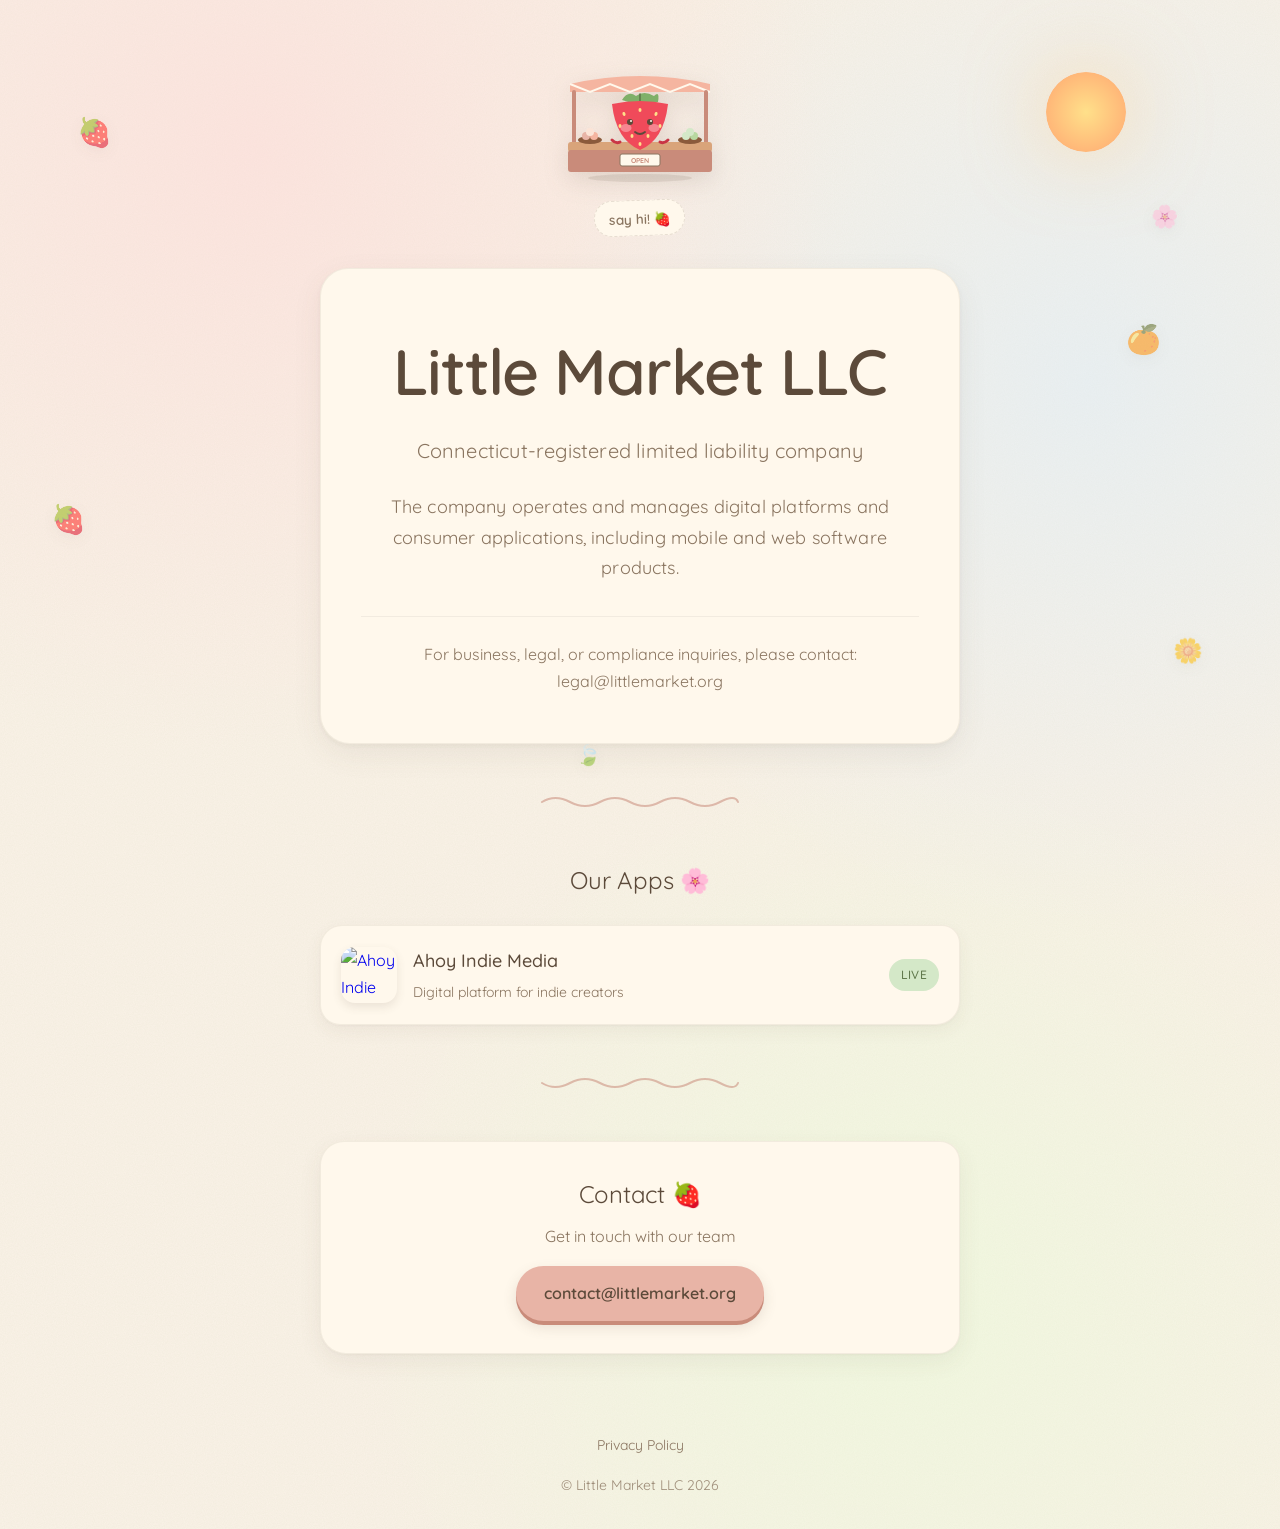
==== index.html @ 0a2bf093 "updated little market" ====
<!DOCTYPE html>
<html lang="en">

<head>
  <meta charset="UTF-8" />
  <title>Little Market 🍓</title>
  <meta name="viewport" content="width=device-width, initial-scale=1.0" />
  <meta name="description"
    content="Official website of Little Market LLC, a Connecticut-registered limited liability company operating digital platforms and consumer applications." />

  <!-- Open Graph -->
  <meta property="og:title" content="Little Market LLC" />
  <meta property="og:description"
    content="Connecticut-registered LLC operating digital platforms and consumer applications." />
  <meta property="og:type" content="website" />
  <meta property="og:url" content="https://littlemarket.github.io/" />
  <meta property="og:site_name" content="Little Market LLC" />

  <!-- Twitter -->
  <meta name="twitter:card" content="summary" />
  <meta name="twitter:title" content="Little Market LLC" />
  <meta name="twitter:description"
    content="Connecticut-registered LLC operating digital platforms and consumer applications." />

  <link rel="icon" type="image/svg+xml" href="/favicon.svg" />
  <link rel="preconnect" href="https://fonts.googleapis.com" />
  <link rel="preconnect" href="https://fonts.gstatic.com" crossorigin />
  <link href="https://fonts.googleapis.com/css2?family=Quicksand:wght@400;500;600;700&display=swap" rel="stylesheet" />
  <link rel="stylesheet" href="styles.css" />
</head>

<body>
  <div class="splash" id="splash">
    <div class="splash-peach">🍓</div>
  </div>
  <div class="floating-fruits" aria-hidden="true">
    <span class="fruit f1">🍓</span>
    <span class="fruit f2">🌸</span>
    <span class="fruit f3">🍓</span>
    <span class="fruit f4">🌼</span>
    <span class="fruit f5">🍊</span>
    <span class="fruit f6">🍃</span>
  </div>
  <div class="sky" id="sky" aria-hidden="true">
    <div class="sun" id="sun"></div>
    <div class="stars" id="stars"></div>
  </div>
  <div class="container">
    <div class="mascot-wrap">
      <svg class="mascot" id="mascot" width="180" height="160" viewBox="0 0 180 160" xmlns="http://www.w3.org/2000/svg" role="button" aria-label="Pet the peach">
        <!-- awning -->
        <path d="M20 52 Q90 36 160 52 L160 60 L20 60 Z" fill="#F5B5A0"/>
        <path d="M20 52 L40 60 L60 52 L80 60 L100 52 L120 60 L140 52 L160 60" stroke="#FFF8EC" stroke-width="2" fill="none"/>
        <!-- stall posts -->
        <rect x="22" y="58" width="4" height="60" rx="2" fill="#C98B7A"/>
        <rect x="154" y="58" width="4" height="60" rx="2" fill="#C98B7A"/>
        <!-- counter -->
        <rect x="18" y="110" width="144" height="10" rx="3" fill="#D9A47A"/>
        <rect x="18" y="118" width="144" height="22" rx="3" fill="#C98B7A"/>
        <!-- ground shadow -->
        <ellipse cx="90" cy="146" rx="52" ry="4" fill="#5C4A3A" opacity="0.12"/>
        <!-- basket of fruit on counter (left) -->
        <ellipse cx="40" cy="108" rx="12" ry="4" fill="#8A5A3B"/>
        <circle cx="36" cy="104" r="4" fill="#E8B4A6"/>
        <circle cx="44" cy="104" r="4" fill="#F5B5A0"/>
        <circle cx="40" cy="100" r="4" fill="#FCE4D6"/>
        <!-- basket (right) -->
        <ellipse cx="140" cy="108" rx="12" ry="4" fill="#8A5A3B"/>
        <circle cx="136" cy="104" r="4" fill="#D4E8C8"/>
        <circle cx="144" cy="104" r="4" fill="#B8D8A0"/>
        <circle cx="140" cy="100" r="4" fill="#D4E8C8"/>
        <!-- strawberry leaves -->
        <path d="M72 68 Q78 58 86 64 Q94 58 104 64 Q110 58 108 70 Q98 72 90 70 Q82 72 72 68 Z" fill="#7FB069"/>
        <path d="M90 62 L90 70" stroke="#5C7548" stroke-width="1.5" stroke-linecap="round"/>
        <!-- strawberry body -->
        <path d="M62 72 Q90 66 118 72 Q114 108 90 118 Q66 108 62 72 Z" fill="#F04A5A"/>
        <!-- seeds -->
        <ellipse cx="74" cy="82" rx="1.5" ry="2" fill="#FFE08A" transform="rotate(-20 74 82)"/>
        <ellipse cx="90" cy="78" rx="1.5" ry="2" fill="#FFE08A"/>
        <ellipse cx="106" cy="82" rx="1.5" ry="2" fill="#FFE08A" transform="rotate(20 106 82)"/>
        <ellipse cx="82" cy="104" rx="1.5" ry="2" fill="#FFE08A"/>
        <ellipse cx="98" cy="104" rx="1.5" ry="2" fill="#FFE08A"/>
        <ellipse cx="90" cy="112" rx="1.5" ry="2" fill="#FFE08A"/>
        <ellipse cx="70" cy="94" rx="1.5" ry="2" fill="#FFE08A"/>
        <ellipse cx="110" cy="94" rx="1.5" ry="2" fill="#FFE08A"/>
        <!-- cheeks -->
        <ellipse cx="76" cy="96" rx="5.5" ry="4" fill="#F89AA3" opacity="0.75"/>
        <ellipse cx="104" cy="96" rx="5.5" ry="4" fill="#F89AA3" opacity="0.75"/>
        <!-- eyes -->
        <circle class="eye" cx="80" cy="90" r="3" fill="#5C4A3A"/>
        <circle class="eye" cx="100" cy="90" r="3" fill="#5C4A3A"/>
        <circle cx="81" cy="89" r="1" fill="#FFF8EC"/>
        <circle cx="101" cy="89" r="1" fill="#FFF8EC"/>
        <!-- smile -->
        <path d="M85 100 Q90 104 95 100" stroke="#5C4A3A" stroke-width="1.8" stroke-linecap="round" fill="none"/>
        <!-- tiny arms -->
        <path d="M62 108 Q66 112 70 110" stroke="#C93545" stroke-width="3" stroke-linecap="round" fill="none"/>
        <path d="M118 108 Q114 112 110 110" stroke="#C93545" stroke-width="3" stroke-linecap="round" fill="none"/>
        <!-- sign -->
        <rect x="70" y="122" width="40" height="12" rx="2" fill="#FFF8EC" stroke="#8A7560" stroke-width="1"/>
        <text x="90" y="131" text-anchor="middle" font-family="Quicksand, sans-serif" font-size="7" font-weight="700" fill="#C98B7A">OPEN</text>
      </svg>
      <div class="pet-counter" id="pet-counter">say hi! 🍓</div>
    </div>
    <div class="card reveal">
      <h1 class="headline">Little Market LLC</h1>
      <p class="tagline">Connecticut-registered limited liability company</p>
      <p class="subline">
        The company operates and manages digital platforms and consumer applications,
        including mobile and web software products.
      </p>
      <div class="description">
        <p>
          For business, legal, or compliance inquiries, please contact: legal@littlemarket.org
        </p>
      </div>
    </div>

    <svg class="squiggle" viewBox="0 0 200 20" xmlns="http://www.w3.org/2000/svg" aria-hidden="true">
      <path d="M2 10 Q 15 2, 30 10 T 60 10 T 90 10 T 120 10 T 150 10 T 180 10 T 198 10" stroke="#C98B7A" stroke-width="2" fill="none" stroke-linecap="round"/>
    </svg>

    <div class="apps-section reveal">
      <h2 class="section-title">Our Apps 🌸</h2>
      <div class="apps-grid">
        <a href="https://app.ahoy.ooo" target="_blank" rel="noopener noreferrer" class="app-card">
          <div class="app-icon">
            <img src="https://play-lh.googleusercontent.com/JFcRsla3PlhhXS7du8G9Khbad6760jq2MOwmycN20qmWWhB3CgZu4tZYGLuEQGiT4g7kPSlo78ODPjnB7yiXqaA=w240-h480-rw" alt="Ahoy Indie Media" class="app-icon-img" />
          </div>
          <div class="app-info">
            <h3>Ahoy Indie Media</h3>
            <p>Digital platform for indie creators</p>
          </div>
          <span class="app-status live">Live</span>
        </a>
      </div>
    </div>

    <svg class="squiggle" viewBox="0 0 200 20" xmlns="http://www.w3.org/2000/svg" aria-hidden="true">
      <path d="M2 10 Q 15 18, 30 10 T 60 10 T 90 10 T 120 10 T 150 10 T 180 10 T 198 10" stroke="#C98B7A" stroke-width="2" fill="none" stroke-linecap="round"/>
    </svg>

    <div class="contact-section reveal">
      <div class="contact-card">
        <h2>Contact 🍓</h2>
        <p>Get in touch with our team</p>
        <a href="mailto:contact@littlemarket.org" class="email-link">contact@littlemarket.org</a>
      </div>
    </div>

    <footer class="footer">
      <div class="footer-content">
        <a href="/privacy.html" class="footer-link">Privacy Policy</a>
        <p>&copy; Little Market LLC <span id="current-year">2024</span></p>
      </div>
    </footer>
  </div>

  <script src="script.js"></script>
</body>

</html>
---- styles.css ----
/* Reset and base styles */
* {
    margin: 0;
    padding: 0;
    box-sizing: border-box;
}

::selection { background: #F5D4C4; color: #5C4A3A; }
::-moz-selection { background: #F5D4C4; color: #5C4A3A; }

html { scroll-behavior: smooth; }
::-webkit-scrollbar { width: 12px; }
::-webkit-scrollbar-track { background: #FAF3E7; }
::-webkit-scrollbar-thumb {
    background: #E8B4A6;
    border-radius: 999px;
    border: 3px solid #FAF3E7;
}
::-webkit-scrollbar-thumb:hover { background: #C98B7A; }

/* Day/night cycle — 45s loop */
@keyframes daynight {
    0%   { background-color: #FAF3E7; }  /* morning cream */
    25%  { background-color: #FFF0DD; }  /* noon warm */
    45%  { background-color: #FCD6B8; }  /* sunset peach */
    60%  { background-color: #4A4370; }  /* dusk purple */
    75%  { background-color: #2B2950; }  /* night indigo */
    90%  { background-color: #4A4370; }  /* dawn */
    100% { background-color: #FAF3E7; }
}
body { animation: daynight 45s ease-in-out infinite; }

.sky {
    position: fixed;
    inset: 0;
    pointer-events: none;
    z-index: 0;
    overflow: hidden;
}
.sun {
    position: absolute;
    top: 8%;
    right: 12%;
    width: 80px;
    height: 80px;
    border-radius: 50%;
    background: radial-gradient(circle, #FFE08A 0%, #FFB778 70%, transparent 72%);
    box-shadow: 0 0 80px rgba(255, 200, 120, 0.5);
    animation: sun-arc 45s ease-in-out infinite;
}
@keyframes sun-arc {
    0%   { transform: translate(0, 40vh); opacity: 0.8; }
    25%  { transform: translate(-20vw, -5vh); opacity: 1; }
    45%  { transform: translate(-50vw, 20vh); opacity: 0.9; filter: hue-rotate(-20deg); }
    60%, 90% { transform: translate(-80vw, 60vh); opacity: 0; }
    100% { transform: translate(0, 40vh); opacity: 0.8; }
}
.stars {
    position: absolute;
    inset: 0;
    background-image:
        radial-gradient(1.5px 1.5px at 10% 20%, #FFF8EC, transparent),
        radial-gradient(1px 1px at 30% 60%, #FFF8EC, transparent),
        radial-gradient(2px 2px at 55% 15%, #FFF8EC, transparent),
        radial-gradient(1px 1px at 75% 45%, #FFF8EC, transparent),
        radial-gradient(1.5px 1.5px at 85% 75%, #FFF8EC, transparent),
        radial-gradient(1px 1px at 20% 80%, #FFF8EC, transparent),
        radial-gradient(1.5px 1.5px at 65% 85%, #FFF8EC, transparent),
        radial-gradient(1px 1px at 45% 35%, #FFF8EC, transparent);
    opacity: 0;
    animation: stars-fade 45s ease-in-out infinite;
}
@keyframes stars-fade {
    0%, 45%, 100% { opacity: 0; }
    65%, 85% { opacity: 0.9; }
}

.container { position: relative; z-index: 1; }

/* Floating fruits */
.floating-fruits {
    position: fixed;
    inset: 0;
    pointer-events: none;
    z-index: 0;
    overflow: hidden;
}
.fruit {
    position: absolute;
    font-size: 28px;
    opacity: 0.55;
    animation: float-drift 14s ease-in-out infinite;
    filter: drop-shadow(0 4px 8px rgba(92,74,58,0.1));
}
.f1 { top: 12%; left: 6%; animation-delay: 0s; }
.f2 { top: 22%; right: 8%; animation-delay: -3s; font-size: 22px; }
.f3 { top: 55%; left: 4%; animation-delay: -6s; }
.f4 { top: 70%; right: 6%; animation-delay: -9s; font-size: 24px; }
.f5 { top: 35%; left: 88%; animation-delay: -4s; }
.f6 { top: 82%; left: 45%; animation-delay: -7s; font-size: 20px; }
@keyframes float-drift {
    0%, 100% { transform: translate(0, 0) rotate(-6deg); }
    50%      { transform: translate(15px, -25px) rotate(8deg); }
}

/* Splash */
.splash {
    position: fixed;
    inset: 0;
    background: #FAF3E7;
    z-index: 9999;
    display: flex;
    align-items: center;
    justify-content: center;
    animation: splash-out 1.2s ease-in-out forwards;
}
.splash-peach {
    font-size: 96px;
    animation: splash-pop 1s cubic-bezier(.5,1.8,.4,1);
}
@keyframes splash-pop {
    0%   { transform: scale(0) rotate(-20deg); opacity: 0; }
    60%  { transform: scale(1.2) rotate(8deg); opacity: 1; }
    100% { transform: scale(1) rotate(0); opacity: 1; }
}
@keyframes splash-out {
    0%, 70%  { opacity: 1; visibility: visible; }
    100%     { opacity: 0; visibility: hidden; }
}

/* Scroll reveal */
.reveal {
    opacity: 0;
    transform: translateY(24px);
    transition: opacity 0.7s ease, transform 0.7s cubic-bezier(.5,1.4,.4,1);
}
.reveal.in { opacity: 1; transform: translateY(0); }

/* Mascot blink */
.mascot .eye { transform-origin: center; animation: blink 5s infinite; }
@keyframes blink {
    0%, 92%, 100% { transform: scaleY(1); }
    95%           { transform: scaleY(0.1); }
}

/* Achievement badge */
.badge-toast {
    position: fixed;
    bottom: 24px;
    left: 50%;
    transform: translateX(-50%) translateY(120px);
    background: #FFF8EC;
    border: 2px solid #E8B4A6;
    border-radius: 999px;
    padding: 0.75rem 1.5rem;
    box-shadow: 0 8px 24px rgba(92,74,58,0.18);
    font-weight: 600;
    color: #5C4A3A;
    z-index: 1000;
    transition: transform 0.5s cubic-bezier(.5,1.6,.4,1);
}
.badge-toast.show { transform: translateX(-50%) translateY(0); }



html, body {
    min-height: 100%;
}

body {
    font-family: 'Quicksand', 'Nunito', -apple-system, BlinkMacSystemFont, 'Segoe UI', system-ui, sans-serif;
    background-color: #FAF3E7;
    background-image:
        radial-gradient(circle at 20% 10%, rgba(255, 214, 214, 0.5) 0, transparent 35%),
        radial-gradient(circle at 85% 25%, rgba(214, 236, 255, 0.45) 0, transparent 35%),
        radial-gradient(circle at 70% 85%, rgba(230, 255, 214, 0.45) 0, transparent 35%),
        url("data:image/svg+xml;utf8,<svg xmlns='http://www.w3.org/2000/svg' width='160' height='160'><filter id='n'><feTurbulence type='fractalNoise' baseFrequency='0.9' numOctaves='2' stitchTiles='stitch'/><feColorMatrix values='0 0 0 0 0.36  0 0 0 0 0.29  0 0 0 0 0.22  0 0 0 0.08 0'/></filter><rect width='100%' height='100%' filter='url(%23n)'/></svg>");
    color: #5C4A3A;
    line-height: 1.7;
    -webkit-font-smoothing: antialiased;
    -moz-osx-font-smoothing: grayscale;
}

/* Main container */
.container {
    min-height: 100vh;
    display: flex;
    flex-direction: column;
    justify-content: center;
    align-items: center;
    padding: 2rem;
    gap: 3rem;
}

/* Logo */
.logo {
    margin-bottom: 1.5rem;
    display: flex;
    justify-content: center;
}

.logo svg {
    transition: transform 0.2s ease;
}

.logo svg:hover {
    transform: scale(1.05);
}

/* Main card styling */
.card {
    background-color: #FFF8EC;
    border: 1.5px solid rgba(92, 74, 58, 0.08);
    border-radius: 28px 32px 26px 30px;
    padding: 3rem 2.5rem;
    text-align: center;
    max-width: 640px;
    width: 100%;
    box-shadow:
        0 10px 30px rgba(92, 74, 58, 0.08),
        0 2px 6px rgba(92, 74, 58, 0.05);
    transition: transform 0.35s cubic-bezier(.5,1.6,.4,1), box-shadow 0.3s ease;
}

.card:hover {
    transform: translateY(-3px);
    box-shadow:
        0 16px 40px rgba(92, 74, 58, 0.12),
        0 3px 8px rgba(92, 74, 58, 0.08);
}

/* Typography */
.headline {
    font-size: clamp(2.75rem, 6vw, 4rem);
    font-weight: 600;
    letter-spacing: -0.02em;
    margin-bottom: 0.5rem;
    color: #5C4A3A;
}

.tagline {
    font-size: 1.25rem;
    font-weight: 400;
    color: #8A7560;
    margin-bottom: 1.5rem;
    letter-spacing: 0.01em;
}

.subline {
    font-size: 1.125rem;
    font-weight: 400;
    color: #8A7560;
    margin-bottom: 2rem;
    letter-spacing: 0.01em;
}

.subline strong {
    color: #5C4A3A;
    font-weight: 500;
}

.description {
    margin-top: 1.5rem;
    padding-top: 1.5rem;
    border-top: 1px solid rgba(0, 0, 0, 0.05);
}

.description p {
    font-size: 1rem;
    color: #8A7560;
    max-width: 520px;
    margin: 0 auto;
    line-height: 1.7;
}

/* Apps section */
.apps-section {
    width: 100%;
    max-width: 640px;
}

.section-title {
    font-size: 1.5rem;
    font-weight: 400;
    color: #5C4A3A;
    text-align: center;
    margin-bottom: 1.5rem;
    letter-spacing: -0.01em;
}

.apps-grid {
    display: grid;
    grid-template-columns: repeat(auto-fit, minmax(280px, 1fr));
    gap: 1rem;
}

.app-card {
    display: flex;
    align-items: center;
    gap: 1rem;
    background-color: #FFF8EC;
    border: 1.5px solid rgba(92, 74, 58, 0.08);
    border-radius: 22px 18px 24px 20px;
    padding: 1.25rem;
    text-decoration: none;
    transition: transform 0.35s cubic-bezier(.5,1.6,.4,1), box-shadow 0.3s ease;
    box-shadow:
        0 6px 18px rgba(92, 74, 58, 0.06),
        0 1px 3px rgba(92, 74, 58, 0.04);
}

.app-card:not(.coming-soon):hover {
    transform: translateY(-4px) scale(1.02);
    box-shadow:
        0 14px 30px rgba(92, 74, 58, 0.12),
        0 2px 6px rgba(92, 74, 58, 0.08);
}

.app-card.coming-soon {
    opacity: 0.75;
    cursor: default;
}

.app-icon {
    flex-shrink: 0;
}

.app-icon svg {
    display: block;
}

.app-icon-img {
    display: block;
    width: 56px;
    height: 56px;
    border-radius: 14px;
    object-fit: cover;
    box-shadow: 0 4px 10px rgba(92,74,58,0.12);
}

.app-info {
    flex: 1;
    min-width: 0;
}

.app-info h3 {
    font-size: 1.125rem;
    font-weight: 500;
    color: #5C4A3A;
    margin-bottom: 0.25rem;
}

.app-info p {
    font-size: 0.875rem;
    color: #8A7560;
}

.app-status {
    flex-shrink: 0;
    font-size: 0.75rem;
    font-weight: 500;
    padding: 0.35rem 0.75rem;
    border-radius: 20px;
    text-transform: uppercase;
    letter-spacing: 0.03em;
}

.app-status.live {
    background-color: #D4E8C8;
    color: #5C7548;
}

.app-status.soon {
    background-color: #F3E3D0;
    color: #8A7560;
}

/* Mascot */
.mascot-wrap {
    display: flex;
    flex-direction: column;
    align-items: center;
    gap: 0.5rem;
    margin-bottom: -1rem;
}

.mascot {
    cursor: pointer;
    display: block;
    transform-origin: 50% 80%;
    animation: mascot-breathe 4s ease-in-out infinite;
    transition: filter 0.2s ease;
    filter: drop-shadow(0 8px 12px rgba(92,74,58,0.15));
}
.mascot:hover { filter: drop-shadow(0 10px 16px rgba(232, 180, 166, 0.5)); }
.mascot.bounce { animation: mascot-bounce 0.6s cubic-bezier(.5,1.8,.4,1); }

@keyframes mascot-breathe {
    0%, 100% { transform: translateY(0) rotate(-2deg); }
    50% { transform: translateY(-6px) rotate(2deg); }
}
@keyframes mascot-bounce {
    0% { transform: scale(1) rotate(0); }
    30% { transform: scale(1.15, 0.85) rotate(-5deg); }
    60% { transform: scale(0.95, 1.1) rotate(5deg); }
    100% { transform: scale(1) rotate(0); }
}

.pet-counter {
    font-size: 0.85rem;
    color: #8A7560;
    font-weight: 600;
    background: #FFF8EC;
    padding: 0.35rem 0.85rem;
    border-radius: 999px;
    border: 1.5px dashed rgba(92,74,58,0.15);
    transform: rotate(-2deg);
    opacity: 0;
    transition: opacity 0.3s ease;
}
.pet-counter.visible { opacity: 1; }

/* Squiggly divider */
.squiggle {
    display: block;
    margin: 0 auto;
    max-width: 200px;
    opacity: 0.55;
}

@media (prefers-reduced-motion: reduce) {
    .mascot, .card, .app-card, .contact-card { animation: none !important; }
}

/* Contact section */
.contact-section {
    width: 100%;
    max-width: 640px;
}

.contact-card {
    background-color: #FFF8EC;
    border: 1.5px solid rgba(92, 74, 58, 0.08);
    border-radius: 24px 20px 22px 26px;
    padding: 2rem;
    text-align: center;
    box-shadow:
        0 8px 24px rgba(92, 74, 58, 0.07),
        0 1px 3px rgba(92, 74, 58, 0.04);
}

.contact-card h2 {
    font-size: 1.5rem;
    font-weight: 400;
    color: #5C4A3A;
    margin-bottom: 0.5rem;
    letter-spacing: -0.01em;
}

.contact-card p {
    color: #8A7560;
    margin-bottom: 1rem;
}

.email-link {
    display: inline-block;
    background-color: #E8B4A6;
    color: #5C4A3A;
    text-decoration: none;
    padding: 0.85rem 1.75rem;
    border-radius: 999px;
    font-weight: 600;
    box-shadow: 0 4px 0 #C98B7A, 0 6px 14px rgba(92,74,58,0.15);
    transition: transform 0.25s cubic-bezier(.5,1.6,.4,1), box-shadow 0.2s ease;
}

.email-link:hover {
    transform: translateY(-2px) scale(1.03);
    box-shadow: 0 6px 0 #C98B7A, 0 10px 20px rgba(92,74,58,0.2);
}

.email-link:active {
    transform: translateY(2px);
    box-shadow: 0 1px 0 #C98B7A, 0 2px 6px rgba(92,74,58,0.15);
}

/* Footer */
.footer {
    margin-top: auto;
    width: 100%;
    max-width: 640px;
    text-align: center;
    padding-top: 2rem;
}

.footer-content {
    display: flex;
    flex-direction: column;
    gap: 1rem;
    align-items: center;
}

.footer-content p {
    font-size: 0.875rem;
    color: #8A7560;
    opacity: 0.8;
}

.footer-nav {
    display: flex;
    align-items: center;
    gap: 0.5rem;
    flex-wrap: wrap;
    justify-content: center;
}

.footer-nav a {
    color: #8A7560;
    text-decoration: none;
    font-size: 0.875rem;
    transition: color 0.2s ease;
}

.footer-nav a:hover {
    color: #5C4A3A;
}

.divider {
    color: #8A7560;
    opacity: 0.5;
    font-size: 0.875rem;
}

/* Policy page styles */
.policy-page {
    justify-content: flex-start;
    padding-top: 3rem;
    padding-bottom: 3rem;
}

.policy-header {
    width: 100%;
    max-width: 720px;
    margin-bottom: 2rem;
}

.back-link {
    display: inline-block;
    color: #8A7560;
    text-decoration: none;
    font-size: 0.9rem;
    margin-bottom: 1.5rem;
    transition: color 0.2s ease;
}

.back-link:hover {
    color: #5C4A3A;
}

.policy-header h1 {
    font-size: clamp(2rem, 5vw, 3rem);
    font-weight: 300;
    letter-spacing: -0.02em;
    color: #5C4A3A;
    margin-bottom: 0.5rem;
}

.effective-date {
    color: #8A7560;
    font-size: 0.95rem;
}

.policy-card {
    background-color: #FFF8EC;
    border: 1px solid rgba(0, 0, 0, 0.05);
    border-radius: 20px;
    padding: 2.5rem;
    max-width: 720px;
    width: 100%;
    box-shadow:
        0 2px 8px rgba(0, 0, 0, 0.04),
        0 1px 2px rgba(0, 0, 0, 0.06);
}

.policy-section {
    margin-bottom: 2rem;
    padding-bottom: 2rem;
    border-bottom: 1px solid rgba(0, 0, 0, 0.05);
}

.policy-section:last-child {
    margin-bottom: 0;
    padding-bottom: 0;
    border-bottom: none;
}

.policy-section h2 {
    font-size: 1.35rem;
    font-weight: 500;
    color: #5C4A3A;
    margin-bottom: 1rem;
    letter-spacing: -0.01em;
}

.policy-section h3 {
    font-size: 1.1rem;
    font-weight: 500;
    color: #5C4A3A;
    margin-top: 1.25rem;
    margin-bottom: 0.75rem;
}

.policy-section p {
    color: #4a4a4a;
    line-height: 1.7;
    margin-bottom: 1rem;
}

.policy-section ul {
    color: #4a4a4a;
    line-height: 1.7;
    margin-left: 1.5rem;
    margin-bottom: 1rem;
}

.policy-section li {
    margin-bottom: 0.5rem;
}

.policy-section a {
    color: #5C4A3A;
    text-decoration: underline;
    text-underline-offset: 2px;
}

.policy-section a:hover {
    color: #8A7560;
}

.contact-info {
    background-color: rgba(0, 0, 0, 0.03);
    padding: 1rem 1.25rem;
    border-radius: 8px;
}

/* Footer link styles */
.footer-link {
    color: #8A7560;
    text-decoration: none;
    font-size: 0.875rem;
    transition: color 0.2s ease;
}

.footer-link:hover {
    color: #5C4A3A;
}

/* Responsive adjustments */
@media (max-width: 768px) {
    .container {
        padding: 1.5rem;
        gap: 2rem;
    }
    
    .card {
        padding: 2.5rem 2rem;
        border-radius: 16px;
    }
    
    .contact-card {
        padding: 1.5rem;
    }
    
    .headline {
        font-size: 2.5rem;
        margin-bottom: 0.75rem;
    }
    
    .tagline {
        font-size: 1.125rem;
    }
    
    .subline {
        font-size: 1rem;
    }
    
    .footer-content {
        gap: 0.75rem;
    }
    
    .footer-nav {
        flex-direction: column;
        gap: 0.25rem;
    }

    .divider {
        display: none;
    }

    .apps-grid {
        grid-template-columns: 1fr;
    }

    .section-title {
        font-size: 1.35rem;
    }

    .policy-card {
        padding: 2rem;
    }

    .policy-header h1 {
        font-size: 2rem;
    }
}

@media (max-width: 480px) {
    .container {
        padding: 1rem;
    }
    
    .card {
        padding: 2rem 1.5rem;
    }
    
    .contact-card {
        padding: 1.25rem;
    }
    
    .headline {
        font-size: 2.25rem;
    }
    
    .description p {
        font-size: 0.95rem;
    }

    .app-card {
        padding: 1rem;
    }

    .app-icon svg {
        width: 40px;
        height: 40px;
    }

    .policy-card {
        padding: 1.5rem;
        border-radius: 16px;
    }

    .policy-section h2 {
        font-size: 1.2rem;
    }
}
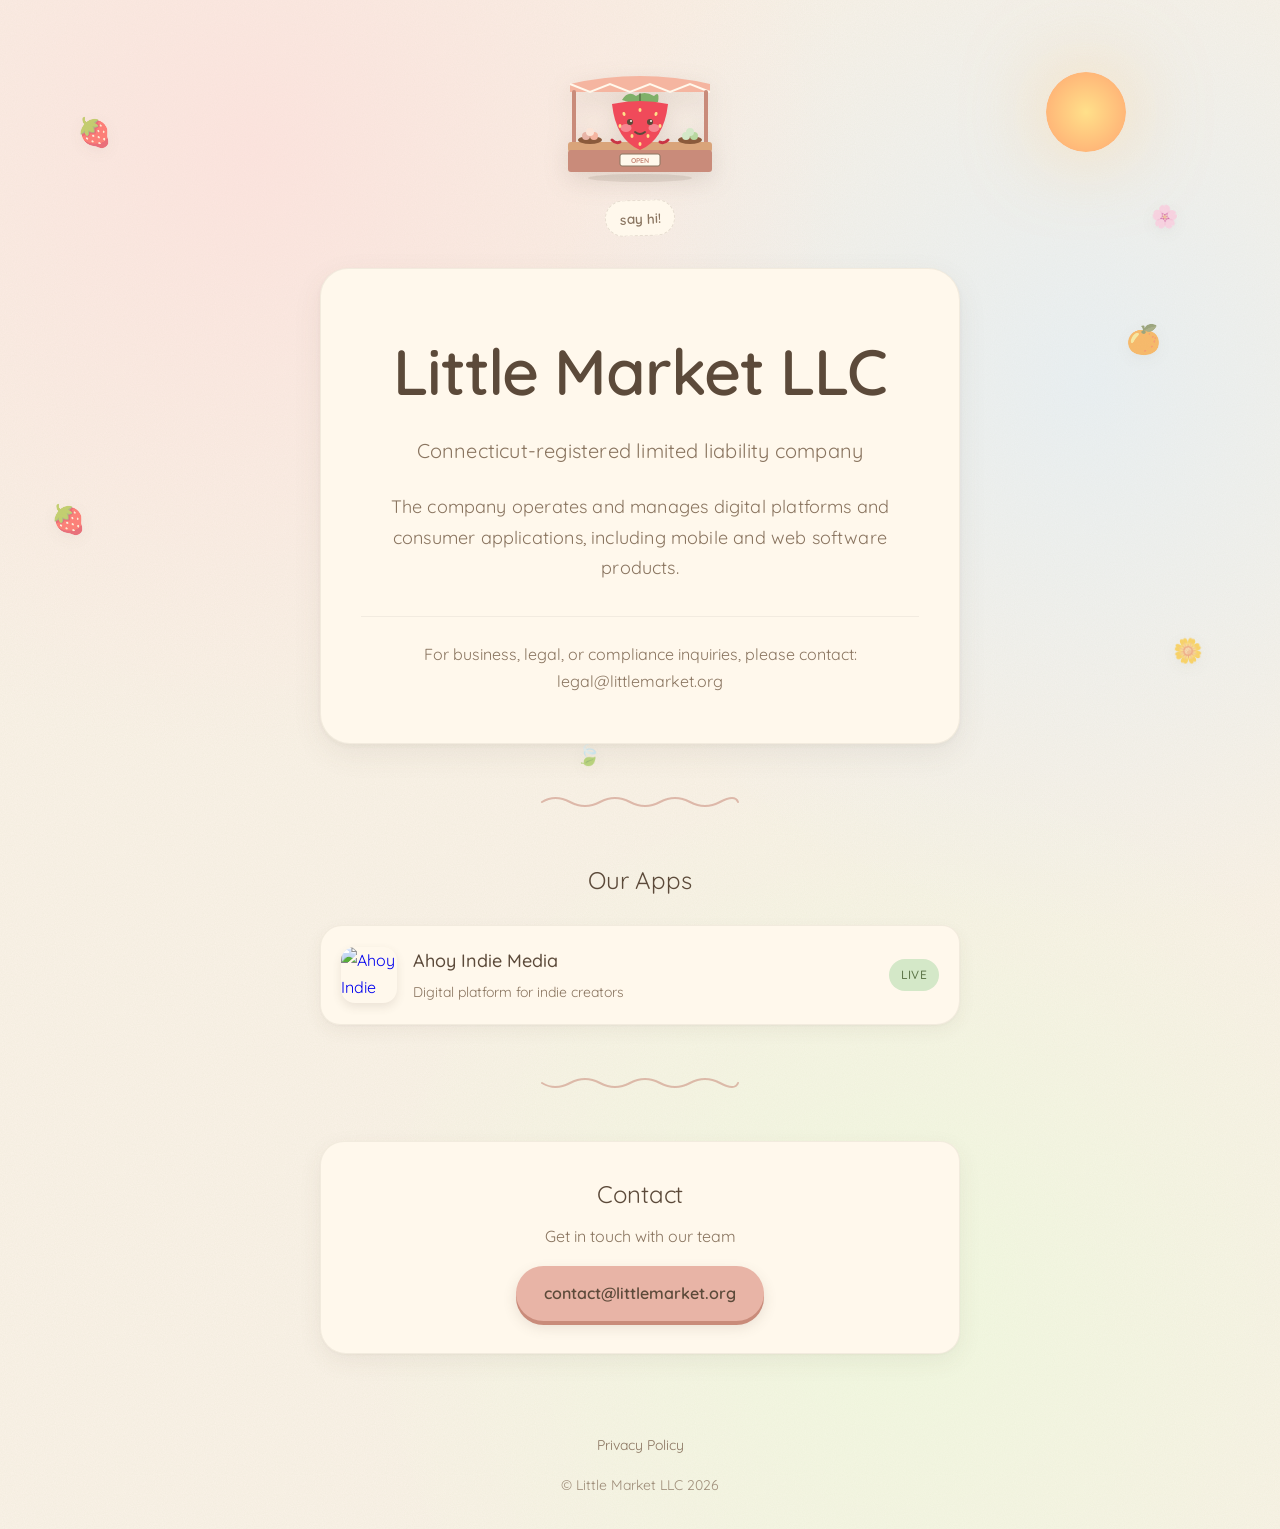
==== commit 80c59d5a: "clean up emojis; only keeping core brand and floating background fruits" ====
--- a/index.html
+++ b/index.html
@@ -100,7 +100,7 @@
         <rect x="70" y="122" width="40" height="12" rx="2" fill="#FFF8EC" stroke="#8A7560" stroke-width="1"/>
         <text x="90" y="131" text-anchor="middle" font-family="Quicksand, sans-serif" font-size="7" font-weight="700" fill="#C98B7A">OPEN</text>
       </svg>
-      <div class="pet-counter" id="pet-counter">say hi! 🍓</div>
+      <div class="pet-counter" id="pet-counter">say hi!</div>
     </div>
     <div class="card reveal">
       <h1 class="headline">Little Market LLC</h1>
@@ -121,7 +121,7 @@
     </svg>
 
     <div class="apps-section reveal">
-      <h2 class="section-title">Our Apps 🌸</h2>
+      <h2 class="section-title">Our Apps</h2>
       <div class="apps-grid">
         <a href="https://app.ahoy.ooo" target="_blank" rel="noopener noreferrer" class="app-card">
           <div class="app-icon">
@@ -142,7 +142,7 @@
 
     <div class="contact-section reveal">
       <div class="contact-card">
-        <h2>Contact 🍓</h2>
+        <h2>Contact</h2>
         <p>Get in touch with our team</p>
         <a href="mailto:contact@littlemarket.org" class="email-link">contact@littlemarket.org</a>
       </div>
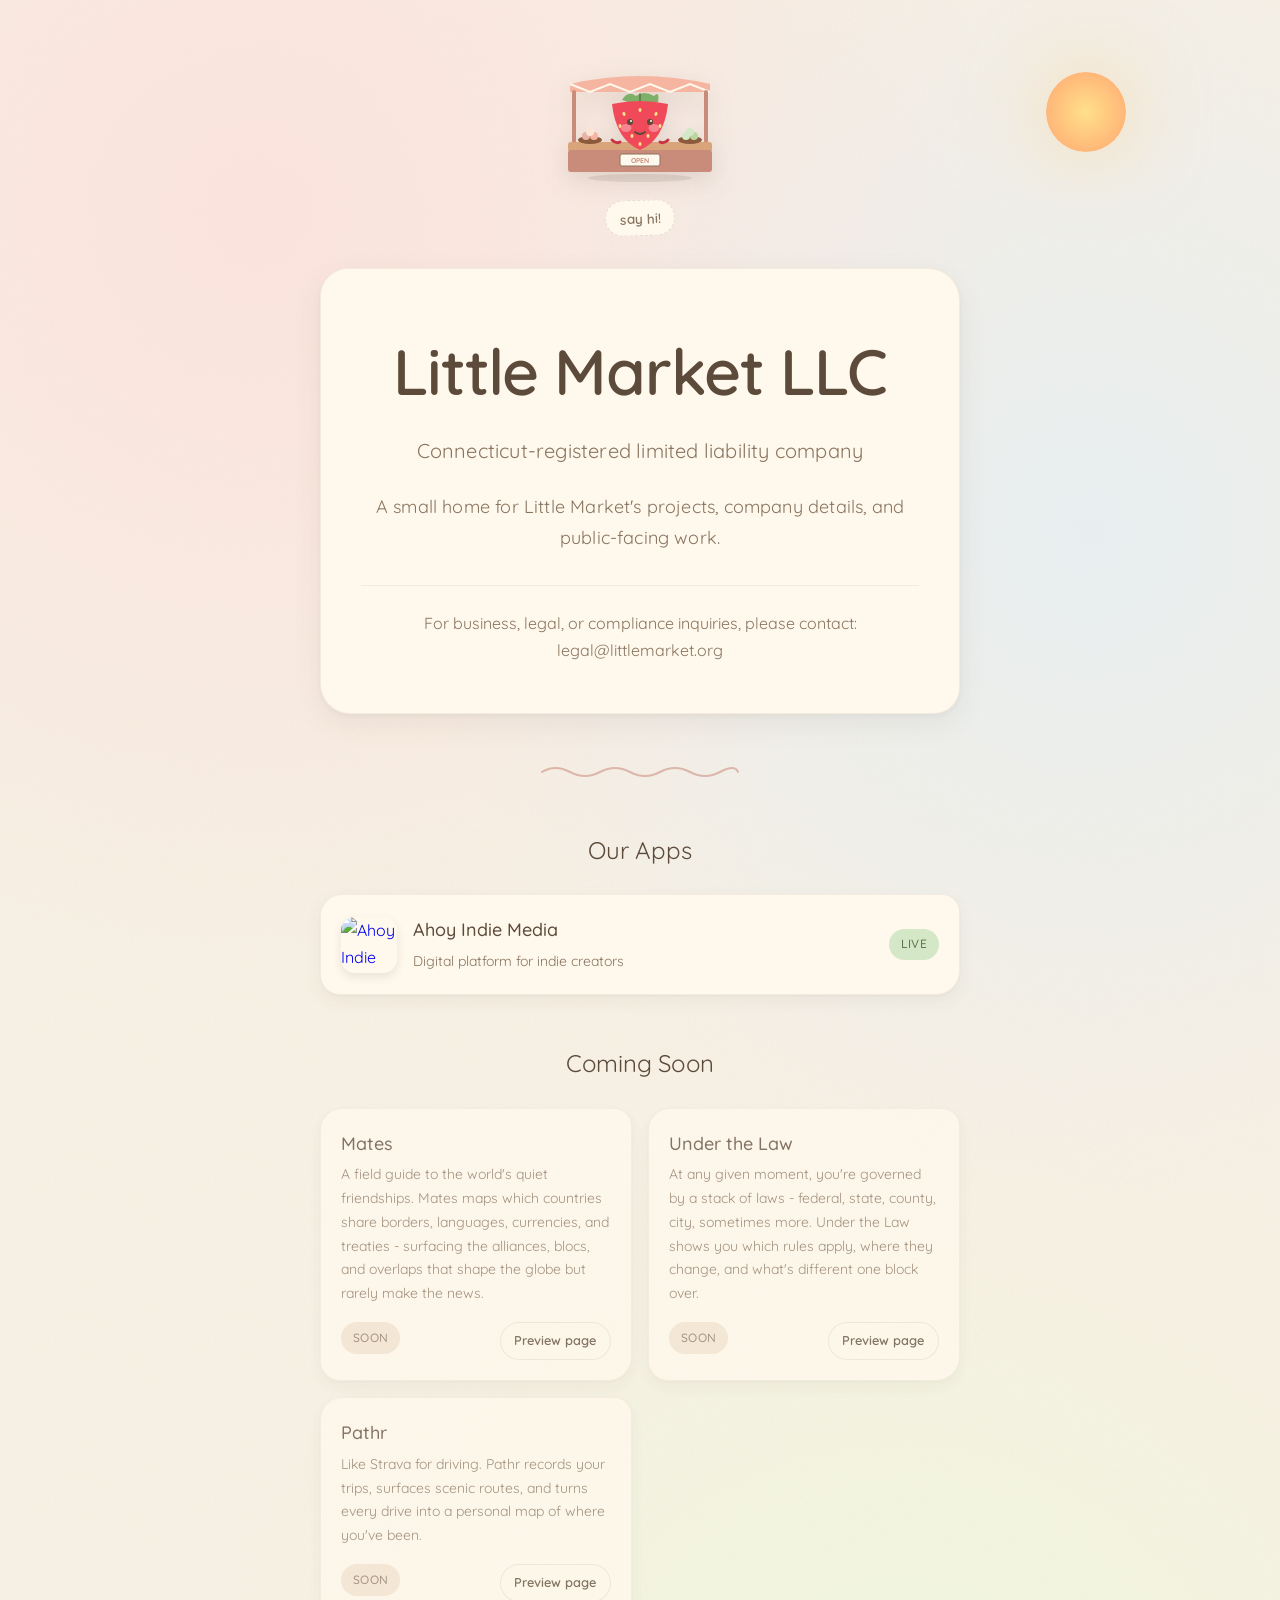
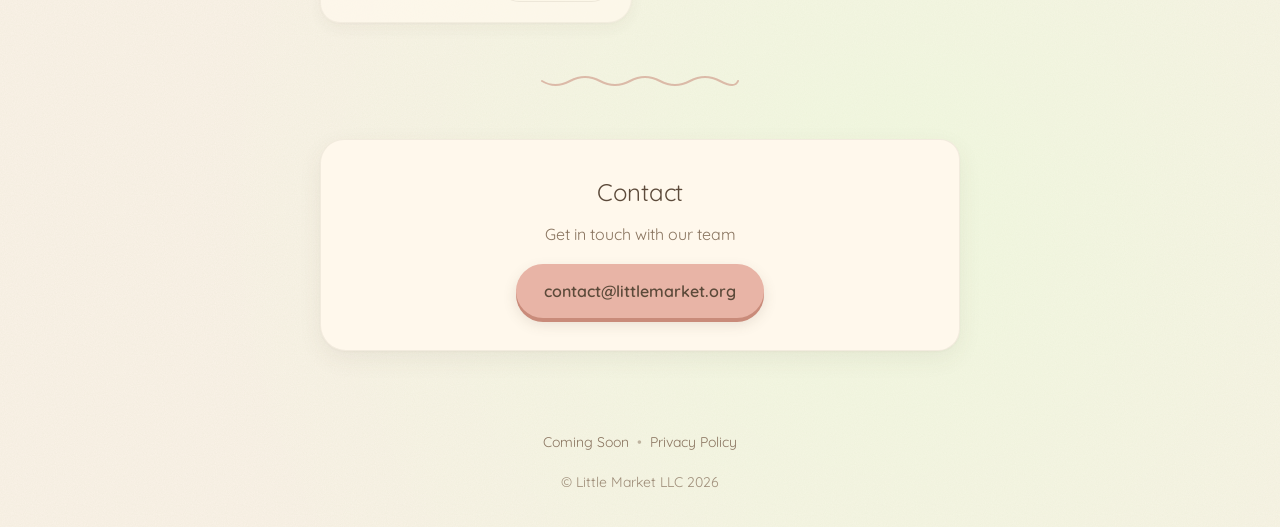
==== commit 29fb082d: "updated website" ====
--- a/index.html
+++ b/index.html
@@ -3,24 +3,24 @@
 
 <head>
   <meta charset="UTF-8" />
-  <title>Little Market 🍓</title>
+  <title>Little Market</title>
   <meta name="viewport" content="width=device-width, initial-scale=1.0" />
   <meta name="description"
-    content="Official website of Little Market LLC, a Connecticut-registered limited liability company operating digital platforms and consumer applications." />
+    content="Little Market's home on the web, with company details and a look at upcoming projects." />
 
   <!-- Open Graph -->
-  <meta property="og:title" content="Little Market LLC" />
+  <meta property="og:title" content="Little Market" />
   <meta property="og:description"
-    content="Connecticut-registered LLC operating digital platforms and consumer applications." />
+    content="Little Market's home on the web, with company details and a look at upcoming projects." />
   <meta property="og:type" content="website" />
   <meta property="og:url" content="https://littlemarket.github.io/" />
   <meta property="og:site_name" content="Little Market LLC" />
 
   <!-- Twitter -->
   <meta name="twitter:card" content="summary" />
-  <meta name="twitter:title" content="Little Market LLC" />
+  <meta name="twitter:title" content="Little Market" />
   <meta name="twitter:description"
-    content="Connecticut-registered LLC operating digital platforms and consumer applications." />
+    content="Little Market's home on the web, with company details and a look at upcoming projects." />
 
   <link rel="icon" type="image/svg+xml" href="/favicon.svg" />
   <link rel="preconnect" href="https://fonts.googleapis.com" />
@@ -30,17 +30,6 @@
 </head>
 
 <body>
-  <div class="splash" id="splash">
-    <div class="splash-peach">🍓</div>
-  </div>
-  <div class="floating-fruits" aria-hidden="true">
-    <span class="fruit f1">🍓</span>
-    <span class="fruit f2">🌸</span>
-    <span class="fruit f3">🍓</span>
-    <span class="fruit f4">🌼</span>
-    <span class="fruit f5">🍊</span>
-    <span class="fruit f6">🍃</span>
-  </div>
   <div class="sky" id="sky" aria-hidden="true">
     <div class="sun" id="sun"></div>
     <div class="stars" id="stars"></div>
@@ -106,8 +95,7 @@
       <h1 class="headline">Little Market LLC</h1>
       <p class="tagline">Connecticut-registered limited liability company</p>
       <p class="subline">
-        The company operates and manages digital platforms and consumer applications,
-        including mobile and web software products.
+        A small home for Little Market's projects, company details, and public-facing work.
       </p>
       <div class="description">
         <p>
@@ -136,6 +124,42 @@
       </div>
     </div>
 
+    <div class="apps-section reveal" id="coming-soon">
+      <h2 class="section-title">Coming Soon</h2>
+      <div class="apps-grid">
+        <div class="app-card coming-soon" aria-label="Mates coming soon">
+          <div class="app-info">
+            <h3>Mates</h3>
+            <p>A field guide to the world's quiet friendships. Mates maps which countries share borders, languages, currencies, and treaties - surfacing the alliances, blocs, and overlaps that shape the globe but rarely make the news.</p>
+          </div>
+          <div class="app-card-actions">
+            <span class="app-status soon">Soon</span>
+            <a href="mates.html" class="preview-link">Preview page</a>
+          </div>
+        </div>
+        <div class="app-card coming-soon" aria-label="Under the Law coming soon">
+          <div class="app-info">
+            <h3>Under the Law</h3>
+            <p>At any given moment, you're governed by a stack of laws - federal, state, county, city, sometimes more. Under the Law shows you which rules apply, where they change, and what's different one block over.</p>
+          </div>
+          <div class="app-card-actions">
+            <span class="app-status soon">Soon</span>
+            <a href="under-the-law.html" class="preview-link">Preview page</a>
+          </div>
+        </div>
+        <div class="app-card coming-soon" aria-label="Pathr coming soon">
+          <div class="app-info">
+            <h3>Pathr</h3>
+            <p>Like Strava for driving. Pathr records your trips, surfaces scenic routes, and turns every drive into a personal map of where you&apos;ve been.</p>
+          </div>
+          <div class="app-card-actions">
+            <span class="app-status soon">Soon</span>
+            <a href="pathr.html" class="preview-link">Preview page</a>
+          </div>
+        </div>
+      </div>
+    </div>
+
     <svg class="squiggle" viewBox="0 0 200 20" xmlns="http://www.w3.org/2000/svg" aria-hidden="true">
       <path d="M2 10 Q 15 18, 30 10 T 60 10 T 90 10 T 120 10 T 150 10 T 180 10 T 198 10" stroke="#C98B7A" stroke-width="2" fill="none" stroke-linecap="round"/>
     </svg>
@@ -150,7 +174,11 @@
 
     <footer class="footer">
       <div class="footer-content">
-        <a href="/privacy.html" class="footer-link">Privacy Policy</a>
+        <nav class="footer-nav" aria-label="Footer">
+          <a href="#coming-soon" class="footer-link">Coming Soon</a>
+          <span class="divider" aria-hidden="true">•</span>
+          <a href="privacy.html" class="footer-link">Privacy Policy</a>
+        </nav>
         <p>&copy; Little Market LLC <span id="current-year">2024</span></p>
       </div>
     </footer>
@@ -159,4 +187,4 @@
   <script src="script.js"></script>
 </body>
 
-</html>+</html>
--- a/styles.css
+++ b/styles.css
@@ -77,57 +77,6 @@
 
 .container { position: relative; z-index: 1; }
 
-/* Floating fruits */
-.floating-fruits {
-    position: fixed;
-    inset: 0;
-    pointer-events: none;
-    z-index: 0;
-    overflow: hidden;
-}
-.fruit {
-    position: absolute;
-    font-size: 28px;
-    opacity: 0.55;
-    animation: float-drift 14s ease-in-out infinite;
-    filter: drop-shadow(0 4px 8px rgba(92,74,58,0.1));
-}
-.f1 { top: 12%; left: 6%; animation-delay: 0s; }
-.f2 { top: 22%; right: 8%; animation-delay: -3s; font-size: 22px; }
-.f3 { top: 55%; left: 4%; animation-delay: -6s; }
-.f4 { top: 70%; right: 6%; animation-delay: -9s; font-size: 24px; }
-.f5 { top: 35%; left: 88%; animation-delay: -4s; }
-.f6 { top: 82%; left: 45%; animation-delay: -7s; font-size: 20px; }
-@keyframes float-drift {
-    0%, 100% { transform: translate(0, 0) rotate(-6deg); }
-    50%      { transform: translate(15px, -25px) rotate(8deg); }
-}
-
-/* Splash */
-.splash {
-    position: fixed;
-    inset: 0;
-    background: #FAF3E7;
-    z-index: 9999;
-    display: flex;
-    align-items: center;
-    justify-content: center;
-    animation: splash-out 1.2s ease-in-out forwards;
-}
-.splash-peach {
-    font-size: 96px;
-    animation: splash-pop 1s cubic-bezier(.5,1.8,.4,1);
-}
-@keyframes splash-pop {
-    0%   { transform: scale(0) rotate(-20deg); opacity: 0; }
-    60%  { transform: scale(1.2) rotate(8deg); opacity: 1; }
-    100% { transform: scale(1) rotate(0); opacity: 1; }
-}
-@keyframes splash-out {
-    0%, 70%  { opacity: 1; visibility: visible; }
-    100%     { opacity: 0; visibility: hidden; }
-}
-
 /* Scroll reveal */
 .reveal {
     opacity: 0;
@@ -319,6 +268,47 @@
 .app-card.coming-soon {
     opacity: 0.75;
     cursor: default;
+    align-items: flex-start;
+    flex-direction: column;
+    gap: 1rem;
+}
+
+.app-card.coming-soon .app-status {
+    align-self: flex-start;
+}
+
+.app-card-actions {
+    width: 100%;
+    display: flex;
+    align-items: center;
+    justify-content: space-between;
+    gap: 0.75rem;
+    flex-wrap: wrap;
+}
+
+.preview-link {
+    display: inline-flex;
+    align-items: center;
+    justify-content: center;
+    padding: 0.45rem 0.85rem;
+    border-radius: 999px;
+    border: 1px solid rgba(92, 74, 58, 0.12);
+    color: #5C4A3A;
+    text-decoration: none;
+    font-size: 0.8rem;
+    font-weight: 600;
+    background: rgba(255, 248, 236, 0.7);
+    transition: transform 0.25s cubic-bezier(.5,1.6,.4,1), box-shadow 0.2s ease, background-color 0.2s ease;
+}
+
+.preview-link:hover {
+    transform: translateY(-1px);
+    background: #FFF8EC;
+    box-shadow: 0 4px 10px rgba(92, 74, 58, 0.08);
+}
+
+.preview-link:active {
+    transform: translateY(0);
 }
 
 .app-icon {
@@ -373,6 +363,150 @@
 .app-status.soon {
     background-color: #F3E3D0;
     color: #8A7560;
+}
+
+/* Preview pages */
+.preview-shell {
+    min-height: 100vh;
+    display: flex;
+    flex-direction: column;
+    align-items: center;
+    padding: 2rem;
+    gap: 1.5rem;
+    position: relative;
+    z-index: 1;
+}
+
+.preview-back {
+    display: inline-flex;
+    align-items: center;
+    gap: 0.5rem;
+    align-self: flex-start;
+    color: #5C4A3A;
+    text-decoration: none;
+    font-size: 0.95rem;
+    font-weight: 600;
+    background: rgba(255, 248, 236, 0.78);
+    border: 1px solid rgba(92, 74, 58, 0.08);
+    padding: 0.65rem 1rem;
+    border-radius: 999px;
+    box-shadow: 0 6px 18px rgba(92, 74, 58, 0.06);
+}
+
+.preview-back:hover {
+    background: #FFF8EC;
+}
+
+.preview-card {
+    width: 100%;
+    max-width: 760px;
+    background: rgba(255, 248, 236, 0.92);
+    border: 1.5px solid rgba(92, 74, 58, 0.08);
+    border-radius: 30px 24px 28px 26px;
+    padding: 2.25rem;
+    box-shadow:
+        0 16px 38px rgba(92, 74, 58, 0.09),
+        0 2px 6px rgba(92, 74, 58, 0.05);
+}
+
+.preview-kicker {
+    display: inline-flex;
+    align-items: center;
+    padding: 0.35rem 0.7rem;
+    border-radius: 999px;
+    background: #D4E8C8;
+    color: #5C7548;
+    font-size: 0.72rem;
+    font-weight: 700;
+    text-transform: uppercase;
+    letter-spacing: 0.08em;
+}
+
+.preview-header {
+    display: flex;
+    flex-direction: column;
+    align-items: flex-start;
+    gap: 0.6rem;
+    margin-bottom: 1rem;
+}
+
+.preview-header-copy {
+    color: #8A7560;
+    font-size: 0.95rem;
+    line-height: 1.5;
+}
+
+.preview-card h1 {
+    font-size: clamp(2.2rem, 5vw, 3.5rem);
+    line-height: 1.05;
+    color: #5C4A3A;
+    margin-bottom: 0.75rem;
+}
+
+.preview-summary {
+    font-size: 1.1rem;
+    color: #8A7560;
+    max-width: 62ch;
+    line-height: 1.75;
+    margin-bottom: 1.5rem;
+}
+
+.preview-sections {
+    display: grid;
+    grid-template-columns: repeat(2, minmax(0, 1fr));
+    gap: 1rem;
+    margin-top: 1.5rem;
+}
+
+.preview-section {
+    background: rgba(250, 243, 231, 0.86);
+    border: 1px solid rgba(92, 74, 58, 0.06);
+    border-radius: 22px;
+    padding: 1.25rem;
+}
+
+.preview-section h2 {
+    font-size: 1rem;
+    text-transform: uppercase;
+    letter-spacing: 0.08em;
+    color: #5C7548;
+    margin-bottom: 0.75rem;
+}
+
+.preview-section p {
+    color: #8A7560;
+    line-height: 1.7;
+}
+
+.preview-list {
+    list-style: none;
+    display: grid;
+    gap: 0.65rem;
+    margin-top: 0.75rem;
+}
+
+.preview-list li {
+    padding-left: 1rem;
+    position: relative;
+    color: #5C4A3A;
+    line-height: 1.6;
+}
+
+.preview-list li::before {
+    content: "";
+    position: absolute;
+    left: 0;
+    top: 0.72em;
+    width: 0.35rem;
+    height: 0.35rem;
+    border-radius: 50%;
+    background: #C98B7A;
+}
+
+.preview-note {
+    margin-top: 1rem;
+    color: #8A7560;
+    font-size: 0.95rem;
 }
 
 /* Mascot */
@@ -701,6 +835,19 @@
         grid-template-columns: 1fr;
     }
 
+    .preview-shell {
+        padding: 1.5rem;
+    }
+
+    .preview-card {
+        padding: 1.75rem 1.5rem;
+        border-radius: 24px;
+    }
+
+    .preview-sections {
+        grid-template-columns: 1fr;
+    }
+
     .section-title {
         font-size: 1.35rem;
     }
@@ -739,11 +886,20 @@
         padding: 1rem;
     }
 
+    .app-card-actions {
+        align-items: flex-start;
+    }
+
     .app-icon svg {
         width: 40px;
         height: 40px;
     }
 
+    .preview-back {
+        width: 100%;
+        justify-content: center;
+    }
+
     .policy-card {
         padding: 1.5rem;
         border-radius: 16px;
@@ -752,4 +908,4 @@
     .policy-section h2 {
         font-size: 1.2rem;
     }
-}+}
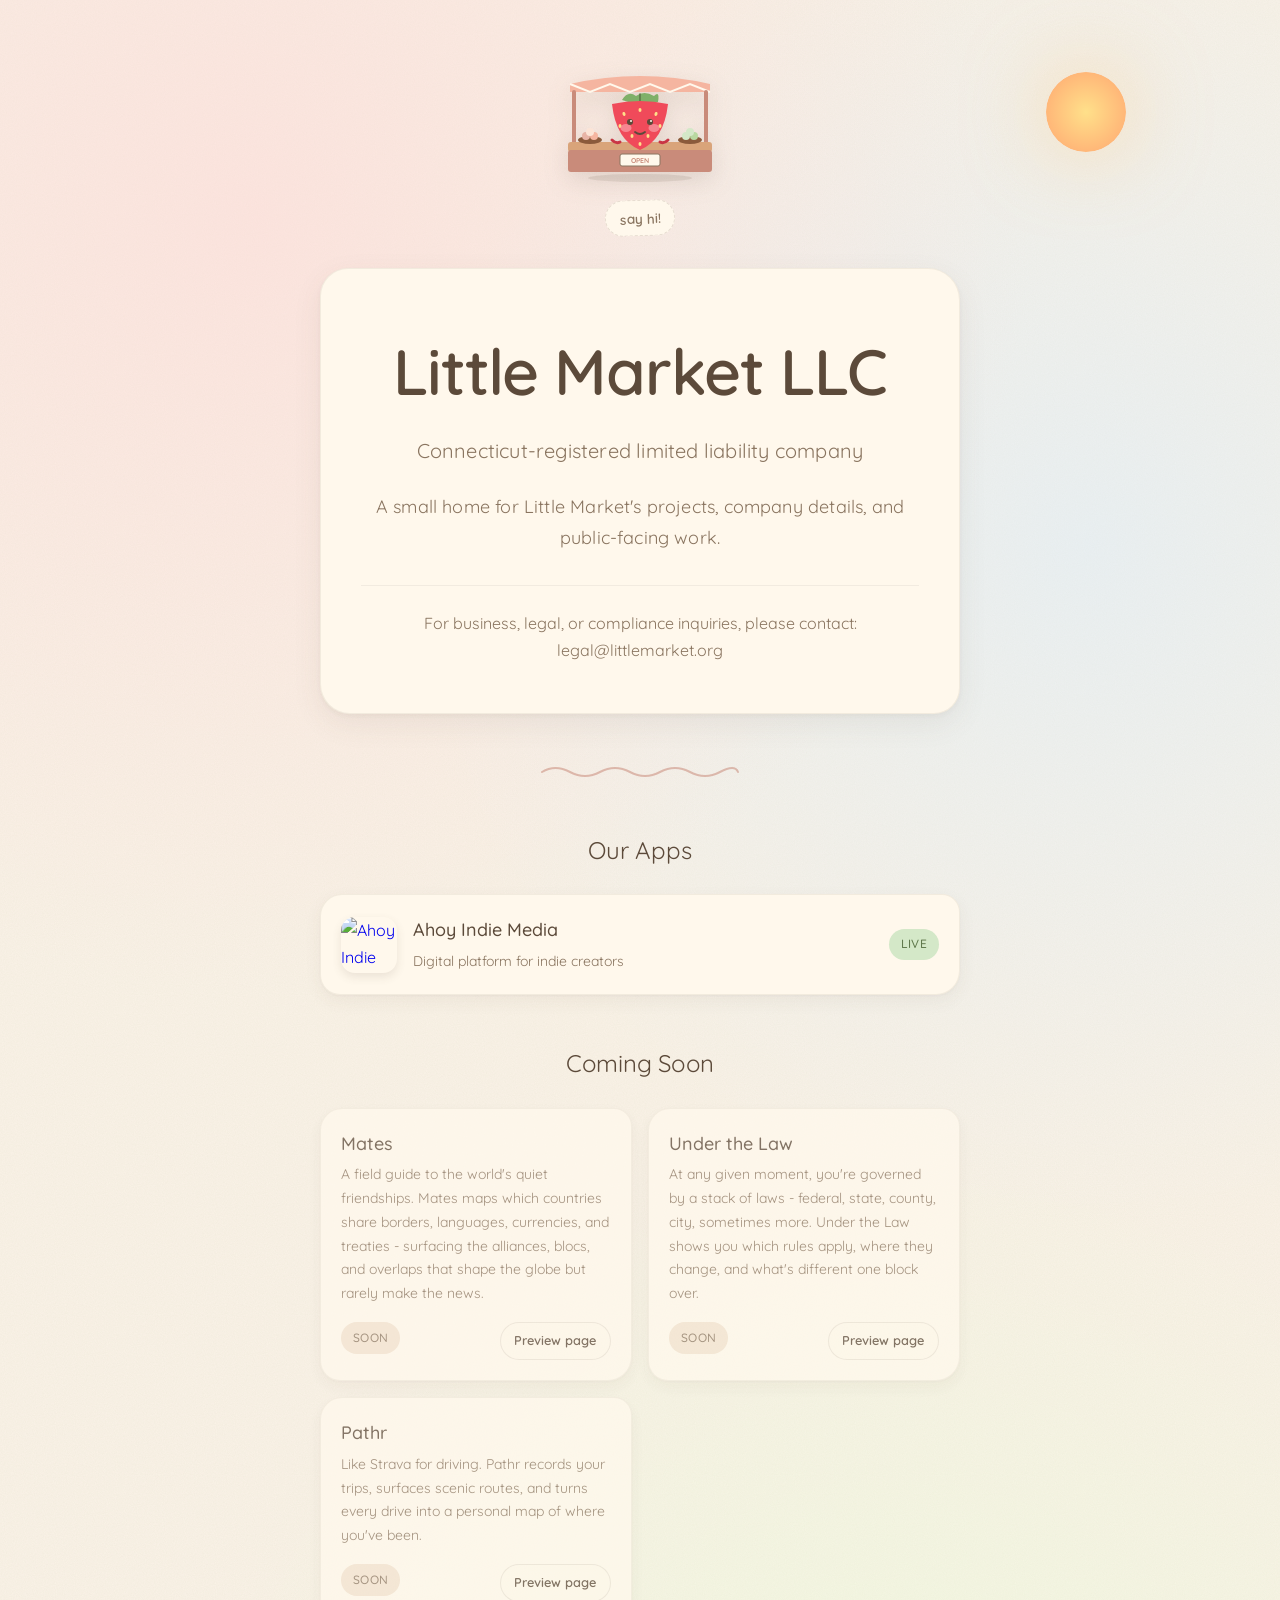
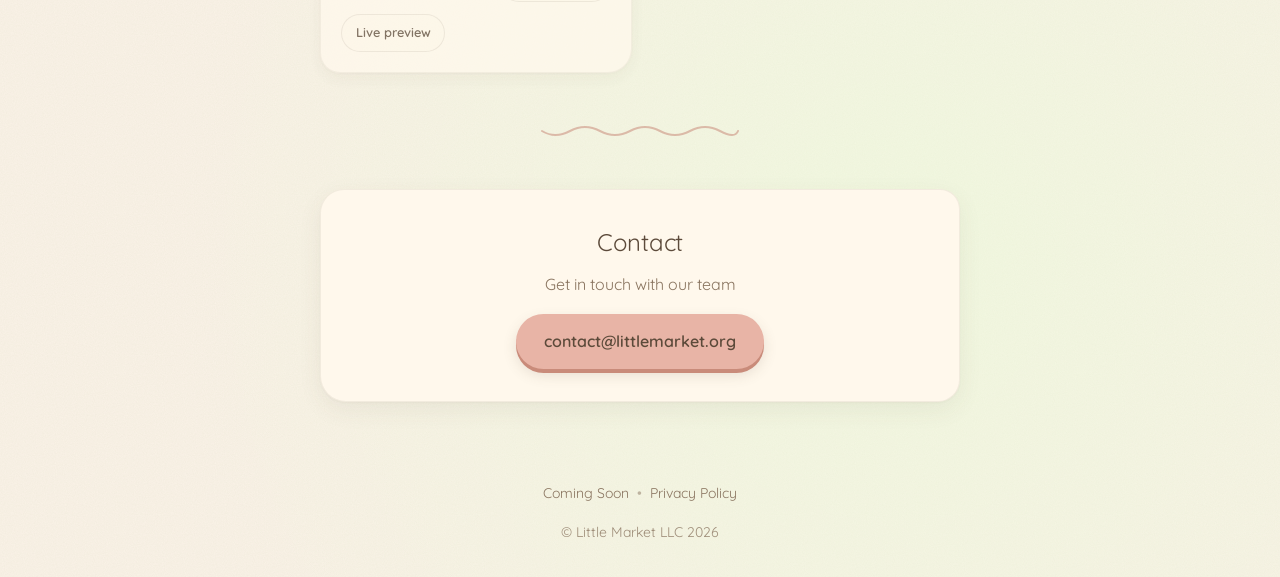
==== commit c2a8ee83: "Add Pathr live preview link" ====
--- a/index.html
+++ b/index.html
@@ -155,6 +155,7 @@
           <div class="app-card-actions">
             <span class="app-status soon">Soon</span>
             <a href="pathr.html" class="preview-link">Preview page</a>
+            <a href="https://pathr.onrender.com/" class="preview-link" target="_blank" rel="noopener noreferrer">Live preview</a>
           </div>
         </div>
       </div>
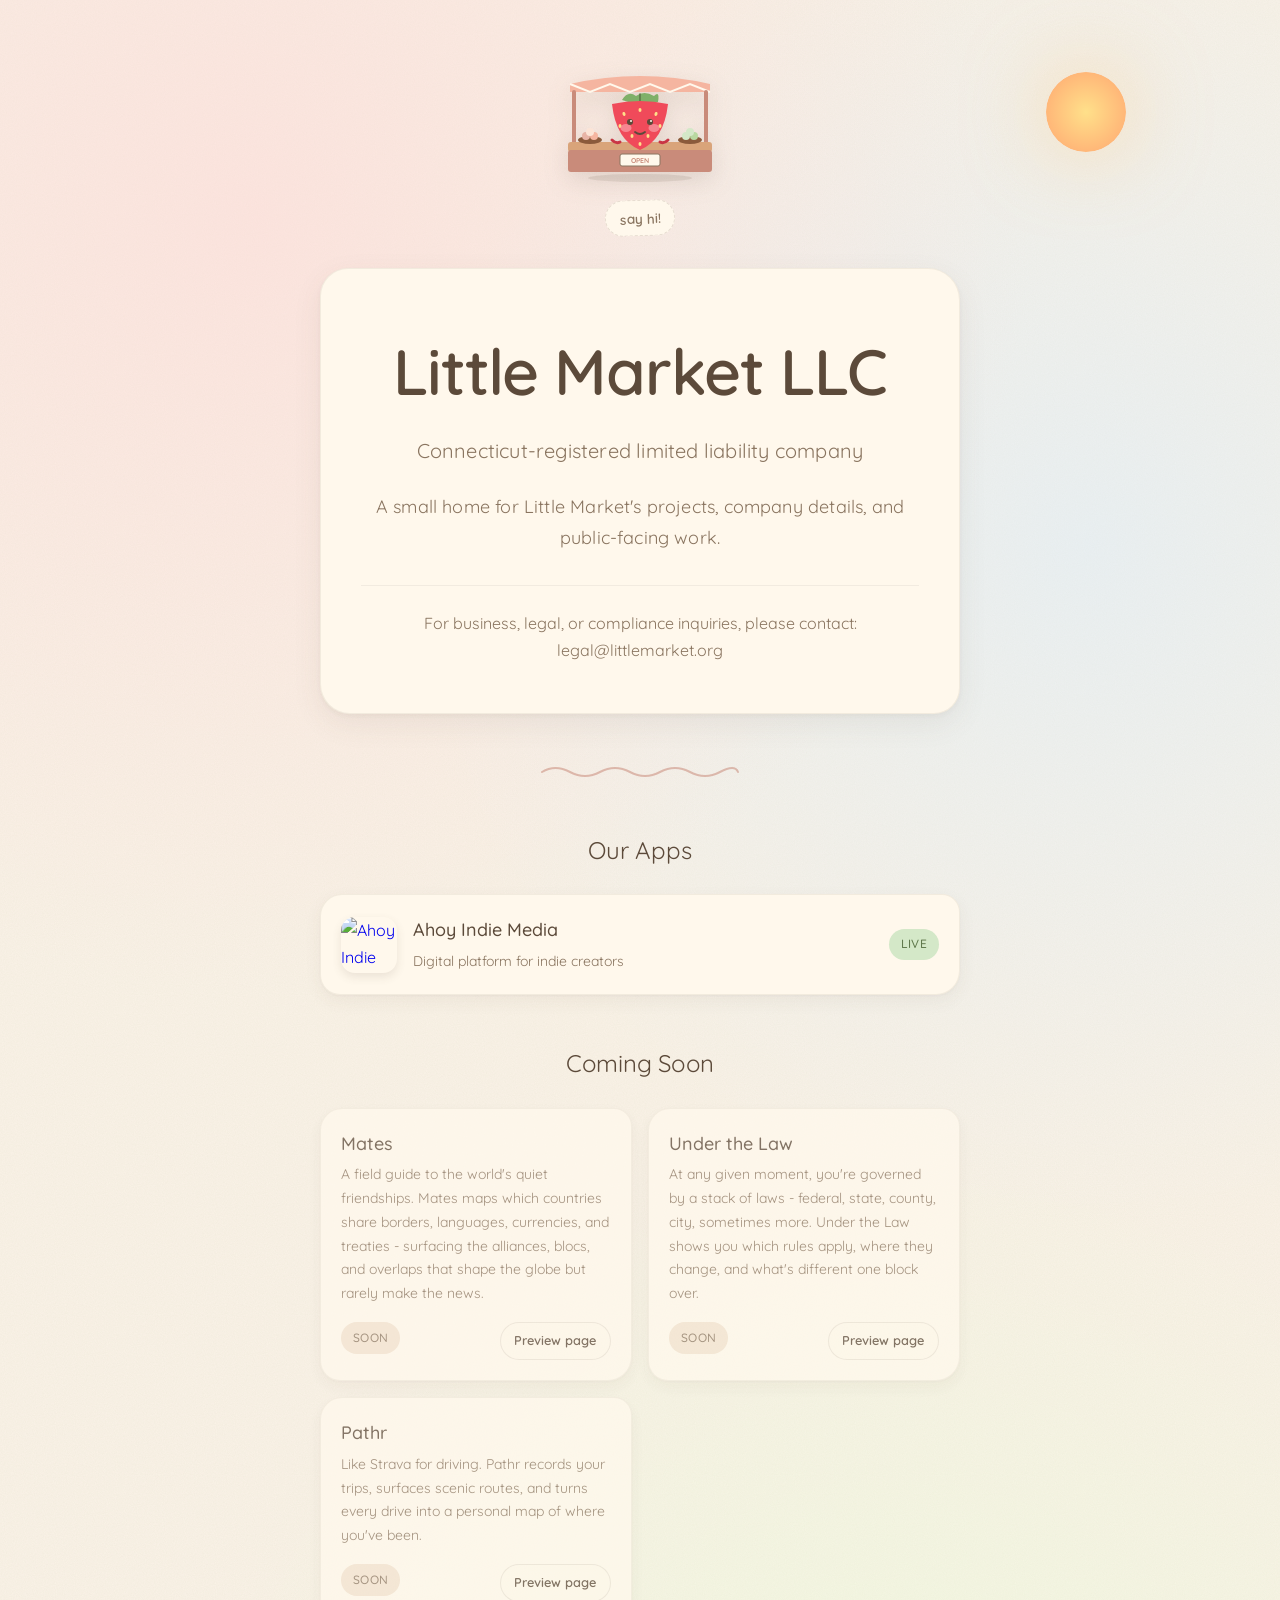
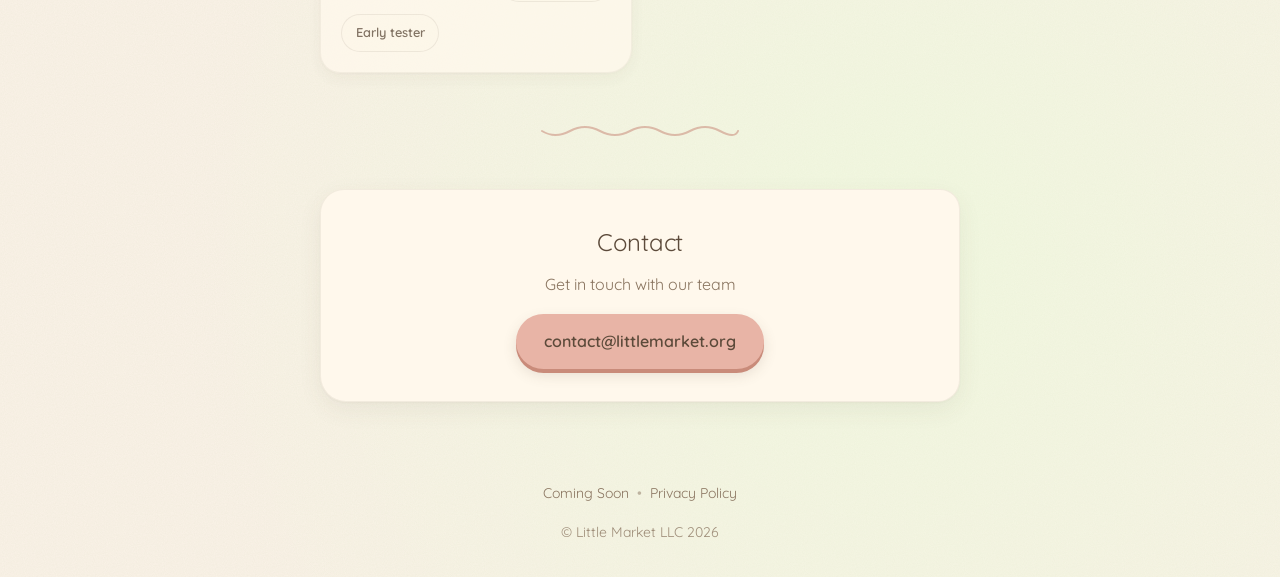
==== commit 23a9f502: "Add Pathr early tester link" ====
--- a/index.html
+++ b/index.html
@@ -155,7 +155,7 @@
           <div class="app-card-actions">
             <span class="app-status soon">Soon</span>
             <a href="pathr.html" class="preview-link">Preview page</a>
-            <a href="https://pathr.onrender.com/" class="preview-link" target="_blank" rel="noopener noreferrer">Live preview</a>
+            <a href="https://play.google.com/apps/internaltest/4700890274068280879" class="preview-link" target="_blank" rel="noopener noreferrer">Early tester</a>
           </div>
         </div>
       </div>
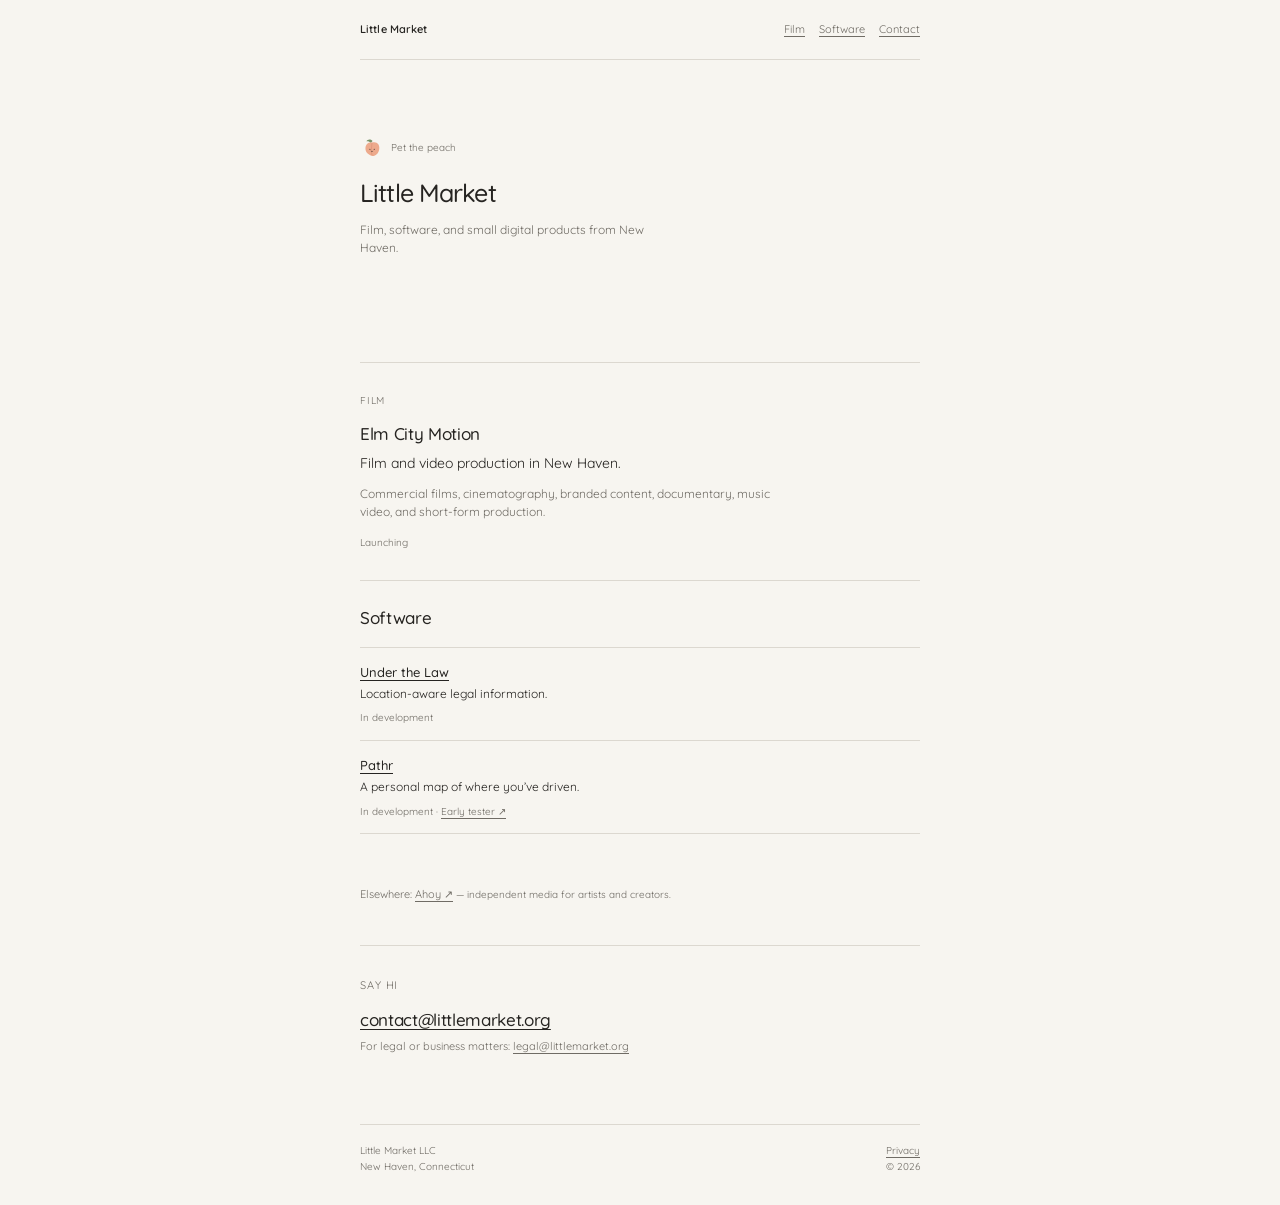
==== commit 3c370668: "Redesign Little Market homepage" ====
--- a/index.html
+++ b/index.html
@@ -1,191 +1,52 @@
-<!DOCTYPE html>
+<!doctype html>
 <html lang="en">
-
 <head>
-  <meta charset="UTF-8" />
+  <meta charset="utf-8">
+  <meta name="viewport" content="width=device-width, initial-scale=1">
+  <meta name="description" content="Little Market is a small independent studio for film, software, and digital products from New Haven.">
+  <meta property="og:title" content="Little Market">
+  <meta property="og:description" content="Film, software, and small digital products from New Haven.">
+  <meta property="og:type" content="website">
+  <meta property="og:url" content="https://littlemarket.github.io/">
+  <meta property="og:site_name" content="Little Market LLC">
+  <link rel="icon" type="image/svg+xml" href="/favicon.svg">
+  <link rel="preconnect" href="https://fonts.googleapis.com">
+  <link rel="preconnect" href="https://fonts.gstatic.com" crossorigin>
+  <link href="https://fonts.googleapis.com/css2?family=Quicksand:wght@400;500;600&display=swap" rel="stylesheet">
+  <link rel="stylesheet" href="styles.css?v=20260831-minimal">
   <title>Little Market</title>
-  <meta name="viewport" content="width=device-width, initial-scale=1.0" />
-  <meta name="description"
-    content="Little Market's home on the web, with company details and a look at upcoming projects." />
-
-  <!-- Open Graph -->
-  <meta property="og:title" content="Little Market" />
-  <meta property="og:description"
-    content="Little Market's home on the web, with company details and a look at upcoming projects." />
-  <meta property="og:type" content="website" />
-  <meta property="og:url" content="https://littlemarket.github.io/" />
-  <meta property="og:site_name" content="Little Market LLC" />
-
-  <!-- Twitter -->
-  <meta name="twitter:card" content="summary" />
-  <meta name="twitter:title" content="Little Market" />
-  <meta name="twitter:description"
-    content="Little Market's home on the web, with company details and a look at upcoming projects." />
-
-  <link rel="icon" type="image/svg+xml" href="/favicon.svg" />
-  <link rel="preconnect" href="https://fonts.googleapis.com" />
-  <link rel="preconnect" href="https://fonts.gstatic.com" crossorigin />
-  <link href="https://fonts.googleapis.com/css2?family=Quicksand:wght@400;500;600;700&display=swap" rel="stylesheet" />
-  <link rel="stylesheet" href="styles.css" />
 </head>
-
 <body>
-  <div class="sky" id="sky" aria-hidden="true">
-    <div class="sun" id="sun"></div>
-    <div class="stars" id="stars"></div>
+  <div class="page">
+    <header class="site-header">
+      <a class="wordmark" href="#top" aria-label="Little Market home">Little Market</a>
+      <nav aria-label="Primary navigation"><a href="#film">Film</a><a href="#software">Software</a><a href="#contact">Contact</a></nav>
+    </header>
+    <main id="top">
+      <section class="intro" aria-labelledby="page-title">
+        <button class="peach-button" id="peach" type="button" aria-describedby="pet-message">
+          <svg viewBox="0 0 44 44" aria-hidden="true"><path d="M23 9c-4.4-4.5-9.3-2.6-11.2.6 3.8-.2 6.5.9 8.1 3.3" fill="#789268"/><path d="M22 12c8.8-2.8 15 3.7 13.2 12.8C33.4 34.1 26.5 38 21.1 36.3 14.8 34.2 9.6 29.4 10 22.1c.4-7.6 5.8-11.4 12-10.1Z" fill="#edaa8c"/><path d="M22 13.5c-1.4 7.8-1.4 15.2-.2 21" fill="none" stroke="#d48770" stroke-width="1.25" stroke-linecap="round" opacity=".7"/><circle cx="18.2" cy="24.2" r="1" fill="#342d2a"/><circle cx="26.1" cy="24.2" r="1" fill="#342d2a"/><path d="M20.4 28c1 .9 2.1.9 3.1 0" fill="none" stroke="#342d2a" stroke-width="1" stroke-linecap="round"/></svg>
+          <span class="pet-label">Pet the peach</span>
+        </button>
+        <p class="pet-message" id="pet-message" aria-live="polite"></p>
+        <h1 id="page-title">Little Market</h1>
+        <p class="lede">Film, software, and small digital products from New Haven.</p>
+      </section>
+      <section class="section primary-project" id="film" aria-labelledby="elm-city-motion">
+        <p class="eyebrow">Film</p><h2 id="elm-city-motion">Elm City Motion</h2><p>Film and video production in New Haven.</p><p class="detail">Commercial films, cinematography, branded content, documentary, music video, and short-form production.</p><p class="status">Launching</p>
+      </section>
+      <section class="section" id="software" aria-labelledby="software-title">
+        <h2 id="software-title">Software</h2>
+        <div class="project-list">
+          <article class="project-row"><h3><a href="under-the-law.html">Under the Law</a></h3><p>Location-aware legal information.</p><span>In development</span></article>
+          <article class="project-row"><h3><a href="pathr.html">Pathr</a></h3><p>A personal map of where you&rsquo;ve driven.</p><span>In development · <a href="https://play.google.com/apps/internaltest/4700890274068280879" target="_blank" rel="noopener noreferrer">Early tester ↗</a></span></article>
+        </div>
+      </section>
+      <section class="elsewhere" aria-labelledby="elsewhere-title"><p>Elsewhere: <a id="elsewhere-title" href="https://app.ahoy.ooo/" target="_blank" rel="noopener noreferrer">Ahoy ↗</a> <span>— independent media for artists and creators.</span></p></section>
+      <section class="section contact" id="contact" aria-labelledby="contact-title"><p class="eyebrow">Say hi</p><h2 id="contact-title"><a href="mailto:contact@littlemarket.org">contact@littlemarket.org</a></h2><p>For legal or business matters: <a href="mailto:legal@littlemarket.org">legal@littlemarket.org</a></p></section>
+    </main>
+    <footer><div>Little Market LLC<br>New Haven, Connecticut</div><div><a href="privacy.html">Privacy</a><br>© <span id="current-year">2026</span></div></footer>
   </div>
-  <div class="container">
-    <div class="mascot-wrap">
-      <svg class="mascot" id="mascot" width="180" height="160" viewBox="0 0 180 160" xmlns="http://www.w3.org/2000/svg" role="button" aria-label="Pet the peach">
-        <!-- awning -->
-        <path d="M20 52 Q90 36 160 52 L160 60 L20 60 Z" fill="#F5B5A0"/>
-        <path d="M20 52 L40 60 L60 52 L80 60 L100 52 L120 60 L140 52 L160 60" stroke="#FFF8EC" stroke-width="2" fill="none"/>
-        <!-- stall posts -->
-        <rect x="22" y="58" width="4" height="60" rx="2" fill="#C98B7A"/>
-        <rect x="154" y="58" width="4" height="60" rx="2" fill="#C98B7A"/>
-        <!-- counter -->
-        <rect x="18" y="110" width="144" height="10" rx="3" fill="#D9A47A"/>
-        <rect x="18" y="118" width="144" height="22" rx="3" fill="#C98B7A"/>
-        <!-- ground shadow -->
-        <ellipse cx="90" cy="146" rx="52" ry="4" fill="#5C4A3A" opacity="0.12"/>
-        <!-- basket of fruit on counter (left) -->
-        <ellipse cx="40" cy="108" rx="12" ry="4" fill="#8A5A3B"/>
-        <circle cx="36" cy="104" r="4" fill="#E8B4A6"/>
-        <circle cx="44" cy="104" r="4" fill="#F5B5A0"/>
-        <circle cx="40" cy="100" r="4" fill="#FCE4D6"/>
-        <!-- basket (right) -->
-        <ellipse cx="140" cy="108" rx="12" ry="4" fill="#8A5A3B"/>
-        <circle cx="136" cy="104" r="4" fill="#D4E8C8"/>
-        <circle cx="144" cy="104" r="4" fill="#B8D8A0"/>
-        <circle cx="140" cy="100" r="4" fill="#D4E8C8"/>
-        <!-- strawberry leaves -->
-        <path d="M72 68 Q78 58 86 64 Q94 58 104 64 Q110 58 108 70 Q98 72 90 70 Q82 72 72 68 Z" fill="#7FB069"/>
-        <path d="M90 62 L90 70" stroke="#5C7548" stroke-width="1.5" stroke-linecap="round"/>
-        <!-- strawberry body -->
-        <path d="M62 72 Q90 66 118 72 Q114 108 90 118 Q66 108 62 72 Z" fill="#F04A5A"/>
-        <!-- seeds -->
-        <ellipse cx="74" cy="82" rx="1.5" ry="2" fill="#FFE08A" transform="rotate(-20 74 82)"/>
-        <ellipse cx="90" cy="78" rx="1.5" ry="2" fill="#FFE08A"/>
-        <ellipse cx="106" cy="82" rx="1.5" ry="2" fill="#FFE08A" transform="rotate(20 106 82)"/>
-        <ellipse cx="82" cy="104" rx="1.5" ry="2" fill="#FFE08A"/>
-        <ellipse cx="98" cy="104" rx="1.5" ry="2" fill="#FFE08A"/>
-        <ellipse cx="90" cy="112" rx="1.5" ry="2" fill="#FFE08A"/>
-        <ellipse cx="70" cy="94" rx="1.5" ry="2" fill="#FFE08A"/>
-        <ellipse cx="110" cy="94" rx="1.5" ry="2" fill="#FFE08A"/>
-        <!-- cheeks -->
-        <ellipse cx="76" cy="96" rx="5.5" ry="4" fill="#F89AA3" opacity="0.75"/>
-        <ellipse cx="104" cy="96" rx="5.5" ry="4" fill="#F89AA3" opacity="0.75"/>
-        <!-- eyes -->
-        <circle class="eye" cx="80" cy="90" r="3" fill="#5C4A3A"/>
-        <circle class="eye" cx="100" cy="90" r="3" fill="#5C4A3A"/>
-        <circle cx="81" cy="89" r="1" fill="#FFF8EC"/>
-        <circle cx="101" cy="89" r="1" fill="#FFF8EC"/>
-        <!-- smile -->
-        <path d="M85 100 Q90 104 95 100" stroke="#5C4A3A" stroke-width="1.8" stroke-linecap="round" fill="none"/>
-        <!-- tiny arms -->
-        <path d="M62 108 Q66 112 70 110" stroke="#C93545" stroke-width="3" stroke-linecap="round" fill="none"/>
-        <path d="M118 108 Q114 112 110 110" stroke="#C93545" stroke-width="3" stroke-linecap="round" fill="none"/>
-        <!-- sign -->
-        <rect x="70" y="122" width="40" height="12" rx="2" fill="#FFF8EC" stroke="#8A7560" stroke-width="1"/>
-        <text x="90" y="131" text-anchor="middle" font-family="Quicksand, sans-serif" font-size="7" font-weight="700" fill="#C98B7A">OPEN</text>
-      </svg>
-      <div class="pet-counter" id="pet-counter">say hi!</div>
-    </div>
-    <div class="card reveal">
-      <h1 class="headline">Little Market LLC</h1>
-      <p class="tagline">Connecticut-registered limited liability company</p>
-      <p class="subline">
-        A small home for Little Market's projects, company details, and public-facing work.
-      </p>
-      <div class="description">
-        <p>
-          For business, legal, or compliance inquiries, please contact: legal@littlemarket.org
-        </p>
-      </div>
-    </div>
-
-    <svg class="squiggle" viewBox="0 0 200 20" xmlns="http://www.w3.org/2000/svg" aria-hidden="true">
-      <path d="M2 10 Q 15 2, 30 10 T 60 10 T 90 10 T 120 10 T 150 10 T 180 10 T 198 10" stroke="#C98B7A" stroke-width="2" fill="none" stroke-linecap="round"/>
-    </svg>
-
-    <div class="apps-section reveal">
-      <h2 class="section-title">Our Apps</h2>
-      <div class="apps-grid">
-        <a href="https://app.ahoy.ooo" target="_blank" rel="noopener noreferrer" class="app-card">
-          <div class="app-icon">
-            <img src="https://play-lh.googleusercontent.com/JFcRsla3PlhhXS7du8G9Khbad6760jq2MOwmycN20qmWWhB3CgZu4tZYGLuEQGiT4g7kPSlo78ODPjnB7yiXqaA=w240-h480-rw" alt="Ahoy Indie Media" class="app-icon-img" />
-          </div>
-          <div class="app-info">
-            <h3>Ahoy Indie Media</h3>
-            <p>Digital platform for indie creators</p>
-          </div>
-          <span class="app-status live">Live</span>
-        </a>
-      </div>
-    </div>
-
-    <div class="apps-section reveal" id="coming-soon">
-      <h2 class="section-title">Coming Soon</h2>
-      <div class="apps-grid">
-        <div class="app-card coming-soon" aria-label="Mates coming soon">
-          <div class="app-info">
-            <h3>Mates</h3>
-            <p>A field guide to the world's quiet friendships. Mates maps which countries share borders, languages, currencies, and treaties - surfacing the alliances, blocs, and overlaps that shape the globe but rarely make the news.</p>
-          </div>
-          <div class="app-card-actions">
-            <span class="app-status soon">Soon</span>
-            <a href="mates.html" class="preview-link">Preview page</a>
-          </div>
-        </div>
-        <div class="app-card coming-soon" aria-label="Under the Law coming soon">
-          <div class="app-info">
-            <h3>Under the Law</h3>
-            <p>At any given moment, you're governed by a stack of laws - federal, state, county, city, sometimes more. Under the Law shows you which rules apply, where they change, and what's different one block over.</p>
-          </div>
-          <div class="app-card-actions">
-            <span class="app-status soon">Soon</span>
-            <a href="under-the-law.html" class="preview-link">Preview page</a>
-          </div>
-        </div>
-        <div class="app-card coming-soon" aria-label="Pathr coming soon">
-          <div class="app-info">
-            <h3>Pathr</h3>
-            <p>Like Strava for driving. Pathr records your trips, surfaces scenic routes, and turns every drive into a personal map of where you&apos;ve been.</p>
-          </div>
-          <div class="app-card-actions">
-            <span class="app-status soon">Soon</span>
-            <a href="pathr.html" class="preview-link">Preview page</a>
-            <a href="https://play.google.com/apps/internaltest/4700890274068280879" class="preview-link" target="_blank" rel="noopener noreferrer">Early tester</a>
-          </div>
-        </div>
-      </div>
-    </div>
-
-    <svg class="squiggle" viewBox="0 0 200 20" xmlns="http://www.w3.org/2000/svg" aria-hidden="true">
-      <path d="M2 10 Q 15 18, 30 10 T 60 10 T 90 10 T 120 10 T 150 10 T 180 10 T 198 10" stroke="#C98B7A" stroke-width="2" fill="none" stroke-linecap="round"/>
-    </svg>
-
-    <div class="contact-section reveal">
-      <div class="contact-card">
-        <h2>Contact</h2>
-        <p>Get in touch with our team</p>
-        <a href="mailto:contact@littlemarket.org" class="email-link">contact@littlemarket.org</a>
-      </div>
-    </div>
-
-    <footer class="footer">
-      <div class="footer-content">
-        <nav class="footer-nav" aria-label="Footer">
-          <a href="#coming-soon" class="footer-link">Coming Soon</a>
-          <span class="divider" aria-hidden="true">•</span>
-          <a href="privacy.html" class="footer-link">Privacy Policy</a>
-        </nav>
-        <p>&copy; Little Market LLC <span id="current-year">2024</span></p>
-      </div>
-    </footer>
-  </div>
-
-  <script src="script.js"></script>
+  <script src="script.js?v=20260831-minimal"></script>
 </body>
-
 </html>
--- a/styles.css
+++ b/styles.css
@@ -1,911 +1,22 @@
-/* Reset and base styles */
-* {
-    margin: 0;
-    padding: 0;
-    box-sizing: border-box;
-}
-
-::selection { background: #F5D4C4; color: #5C4A3A; }
-::-moz-selection { background: #F5D4C4; color: #5C4A3A; }
-
+:root { --paper: #f7f5f0; --ink: #262421; --quiet: #706c65; --rule: #dcd8d0; }
+* { box-sizing: border-box; }
 html { scroll-behavior: smooth; }
-::-webkit-scrollbar { width: 12px; }
-::-webkit-scrollbar-track { background: #FAF3E7; }
-::-webkit-scrollbar-thumb {
-    background: #E8B4A6;
-    border-radius: 999px;
-    border: 3px solid #FAF3E7;
-}
-::-webkit-scrollbar-thumb:hover { background: #C98B7A; }
-
-/* Day/night cycle — 45s loop */
-@keyframes daynight {
-    0%   { background-color: #FAF3E7; }  /* morning cream */
-    25%  { background-color: #FFF0DD; }  /* noon warm */
-    45%  { background-color: #FCD6B8; }  /* sunset peach */
-    60%  { background-color: #4A4370; }  /* dusk purple */
-    75%  { background-color: #2B2950; }  /* night indigo */
-    90%  { background-color: #4A4370; }  /* dawn */
-    100% { background-color: #FAF3E7; }
-}
-body { animation: daynight 45s ease-in-out infinite; }
-
-.sky {
-    position: fixed;
-    inset: 0;
-    pointer-events: none;
-    z-index: 0;
-    overflow: hidden;
-}
-.sun {
-    position: absolute;
-    top: 8%;
-    right: 12%;
-    width: 80px;
-    height: 80px;
-    border-radius: 50%;
-    background: radial-gradient(circle, #FFE08A 0%, #FFB778 70%, transparent 72%);
-    box-shadow: 0 0 80px rgba(255, 200, 120, 0.5);
-    animation: sun-arc 45s ease-in-out infinite;
-}
-@keyframes sun-arc {
-    0%   { transform: translate(0, 40vh); opacity: 0.8; }
-    25%  { transform: translate(-20vw, -5vh); opacity: 1; }
-    45%  { transform: translate(-50vw, 20vh); opacity: 0.9; filter: hue-rotate(-20deg); }
-    60%, 90% { transform: translate(-80vw, 60vh); opacity: 0; }
-    100% { transform: translate(0, 40vh); opacity: 0.8; }
-}
-.stars {
-    position: absolute;
-    inset: 0;
-    background-image:
-        radial-gradient(1.5px 1.5px at 10% 20%, #FFF8EC, transparent),
-        radial-gradient(1px 1px at 30% 60%, #FFF8EC, transparent),
-        radial-gradient(2px 2px at 55% 15%, #FFF8EC, transparent),
-        radial-gradient(1px 1px at 75% 45%, #FFF8EC, transparent),
-        radial-gradient(1.5px 1.5px at 85% 75%, #FFF8EC, transparent),
-        radial-gradient(1px 1px at 20% 80%, #FFF8EC, transparent),
-        radial-gradient(1.5px 1.5px at 65% 85%, #FFF8EC, transparent),
-        radial-gradient(1px 1px at 45% 35%, #FFF8EC, transparent);
-    opacity: 0;
-    animation: stars-fade 45s ease-in-out infinite;
-}
-@keyframes stars-fade {
-    0%, 45%, 100% { opacity: 0; }
-    65%, 85% { opacity: 0.9; }
-}
-
-.container { position: relative; z-index: 1; }
-
-/* Scroll reveal */
-.reveal {
-    opacity: 0;
-    transform: translateY(24px);
-    transition: opacity 0.7s ease, transform 0.7s cubic-bezier(.5,1.4,.4,1);
-}
-.reveal.in { opacity: 1; transform: translateY(0); }
-
-/* Mascot blink */
-.mascot .eye { transform-origin: center; animation: blink 5s infinite; }
-@keyframes blink {
-    0%, 92%, 100% { transform: scaleY(1); }
-    95%           { transform: scaleY(0.1); }
-}
-
-/* Achievement badge */
-.badge-toast {
-    position: fixed;
-    bottom: 24px;
-    left: 50%;
-    transform: translateX(-50%) translateY(120px);
-    background: #FFF8EC;
-    border: 2px solid #E8B4A6;
-    border-radius: 999px;
-    padding: 0.75rem 1.5rem;
-    box-shadow: 0 8px 24px rgba(92,74,58,0.18);
-    font-weight: 600;
-    color: #5C4A3A;
-    z-index: 1000;
-    transition: transform 0.5s cubic-bezier(.5,1.6,.4,1);
-}
-.badge-toast.show { transform: translateX(-50%) translateY(0); }
-
-
-
-html, body {
-    min-height: 100%;
-}
-
-body {
-    font-family: 'Quicksand', 'Nunito', -apple-system, BlinkMacSystemFont, 'Segoe UI', system-ui, sans-serif;
-    background-color: #FAF3E7;
-    background-image:
-        radial-gradient(circle at 20% 10%, rgba(255, 214, 214, 0.5) 0, transparent 35%),
-        radial-gradient(circle at 85% 25%, rgba(214, 236, 255, 0.45) 0, transparent 35%),
-        radial-gradient(circle at 70% 85%, rgba(230, 255, 214, 0.45) 0, transparent 35%),
-        url("data:image/svg+xml;utf8,<svg xmlns='http://www.w3.org/2000/svg' width='160' height='160'><filter id='n'><feTurbulence type='fractalNoise' baseFrequency='0.9' numOctaves='2' stitchTiles='stitch'/><feColorMatrix values='0 0 0 0 0.36  0 0 0 0 0.29  0 0 0 0 0.22  0 0 0 0.08 0'/></filter><rect width='100%' height='100%' filter='url(%23n)'/></svg>");
-    color: #5C4A3A;
-    line-height: 1.7;
-    -webkit-font-smoothing: antialiased;
-    -moz-osx-font-smoothing: grayscale;
-}
-
-/* Main container */
-.container {
-    min-height: 100vh;
-    display: flex;
-    flex-direction: column;
-    justify-content: center;
-    align-items: center;
-    padding: 2rem;
-    gap: 3rem;
-}
-
-/* Logo */
-.logo {
-    margin-bottom: 1.5rem;
-    display: flex;
-    justify-content: center;
-}
-
-.logo svg {
-    transition: transform 0.2s ease;
-}
-
-.logo svg:hover {
-    transform: scale(1.05);
-}
-
-/* Main card styling */
-.card {
-    background-color: #FFF8EC;
-    border: 1.5px solid rgba(92, 74, 58, 0.08);
-    border-radius: 28px 32px 26px 30px;
-    padding: 3rem 2.5rem;
-    text-align: center;
-    max-width: 640px;
-    width: 100%;
-    box-shadow:
-        0 10px 30px rgba(92, 74, 58, 0.08),
-        0 2px 6px rgba(92, 74, 58, 0.05);
-    transition: transform 0.35s cubic-bezier(.5,1.6,.4,1), box-shadow 0.3s ease;
-}
-
-.card:hover {
-    transform: translateY(-3px);
-    box-shadow:
-        0 16px 40px rgba(92, 74, 58, 0.12),
-        0 3px 8px rgba(92, 74, 58, 0.08);
-}
-
-/* Typography */
-.headline {
-    font-size: clamp(2.75rem, 6vw, 4rem);
-    font-weight: 600;
-    letter-spacing: -0.02em;
-    margin-bottom: 0.5rem;
-    color: #5C4A3A;
-}
-
-.tagline {
-    font-size: 1.25rem;
-    font-weight: 400;
-    color: #8A7560;
-    margin-bottom: 1.5rem;
-    letter-spacing: 0.01em;
-}
-
-.subline {
-    font-size: 1.125rem;
-    font-weight: 400;
-    color: #8A7560;
-    margin-bottom: 2rem;
-    letter-spacing: 0.01em;
-}
-
-.subline strong {
-    color: #5C4A3A;
-    font-weight: 500;
-}
-
-.description {
-    margin-top: 1.5rem;
-    padding-top: 1.5rem;
-    border-top: 1px solid rgba(0, 0, 0, 0.05);
-}
-
-.description p {
-    font-size: 1rem;
-    color: #8A7560;
-    max-width: 520px;
-    margin: 0 auto;
-    line-height: 1.7;
-}
-
-/* Apps section */
-.apps-section {
-    width: 100%;
-    max-width: 640px;
-}
-
-.section-title {
-    font-size: 1.5rem;
-    font-weight: 400;
-    color: #5C4A3A;
-    text-align: center;
-    margin-bottom: 1.5rem;
-    letter-spacing: -0.01em;
-}
-
-.apps-grid {
-    display: grid;
-    grid-template-columns: repeat(auto-fit, minmax(280px, 1fr));
-    gap: 1rem;
-}
-
-.app-card {
-    display: flex;
-    align-items: center;
-    gap: 1rem;
-    background-color: #FFF8EC;
-    border: 1.5px solid rgba(92, 74, 58, 0.08);
-    border-radius: 22px 18px 24px 20px;
-    padding: 1.25rem;
-    text-decoration: none;
-    transition: transform 0.35s cubic-bezier(.5,1.6,.4,1), box-shadow 0.3s ease;
-    box-shadow:
-        0 6px 18px rgba(92, 74, 58, 0.06),
-        0 1px 3px rgba(92, 74, 58, 0.04);
-}
-
-.app-card:not(.coming-soon):hover {
-    transform: translateY(-4px) scale(1.02);
-    box-shadow:
-        0 14px 30px rgba(92, 74, 58, 0.12),
-        0 2px 6px rgba(92, 74, 58, 0.08);
-}
-
-.app-card.coming-soon {
-    opacity: 0.75;
-    cursor: default;
-    align-items: flex-start;
-    flex-direction: column;
-    gap: 1rem;
-}
-
-.app-card.coming-soon .app-status {
-    align-self: flex-start;
-}
-
-.app-card-actions {
-    width: 100%;
-    display: flex;
-    align-items: center;
-    justify-content: space-between;
-    gap: 0.75rem;
-    flex-wrap: wrap;
-}
-
-.preview-link {
-    display: inline-flex;
-    align-items: center;
-    justify-content: center;
-    padding: 0.45rem 0.85rem;
-    border-radius: 999px;
-    border: 1px solid rgba(92, 74, 58, 0.12);
-    color: #5C4A3A;
-    text-decoration: none;
-    font-size: 0.8rem;
-    font-weight: 600;
-    background: rgba(255, 248, 236, 0.7);
-    transition: transform 0.25s cubic-bezier(.5,1.6,.4,1), box-shadow 0.2s ease, background-color 0.2s ease;
-}
-
-.preview-link:hover {
-    transform: translateY(-1px);
-    background: #FFF8EC;
-    box-shadow: 0 4px 10px rgba(92, 74, 58, 0.08);
-}
-
-.preview-link:active {
-    transform: translateY(0);
-}
-
-.app-icon {
-    flex-shrink: 0;
-}
-
-.app-icon svg {
-    display: block;
-}
-
-.app-icon-img {
-    display: block;
-    width: 56px;
-    height: 56px;
-    border-radius: 14px;
-    object-fit: cover;
-    box-shadow: 0 4px 10px rgba(92,74,58,0.12);
-}
-
-.app-info {
-    flex: 1;
-    min-width: 0;
-}
-
-.app-info h3 {
-    font-size: 1.125rem;
-    font-weight: 500;
-    color: #5C4A3A;
-    margin-bottom: 0.25rem;
-}
-
-.app-info p {
-    font-size: 0.875rem;
-    color: #8A7560;
-}
-
-.app-status {
-    flex-shrink: 0;
-    font-size: 0.75rem;
-    font-weight: 500;
-    padding: 0.35rem 0.75rem;
-    border-radius: 20px;
-    text-transform: uppercase;
-    letter-spacing: 0.03em;
-}
-
-.app-status.live {
-    background-color: #D4E8C8;
-    color: #5C7548;
-}
-
-.app-status.soon {
-    background-color: #F3E3D0;
-    color: #8A7560;
-}
-
-/* Preview pages */
-.preview-shell {
-    min-height: 100vh;
-    display: flex;
-    flex-direction: column;
-    align-items: center;
-    padding: 2rem;
-    gap: 1.5rem;
-    position: relative;
-    z-index: 1;
-}
-
-.preview-back {
-    display: inline-flex;
-    align-items: center;
-    gap: 0.5rem;
-    align-self: flex-start;
-    color: #5C4A3A;
-    text-decoration: none;
-    font-size: 0.95rem;
-    font-weight: 600;
-    background: rgba(255, 248, 236, 0.78);
-    border: 1px solid rgba(92, 74, 58, 0.08);
-    padding: 0.65rem 1rem;
-    border-radius: 999px;
-    box-shadow: 0 6px 18px rgba(92, 74, 58, 0.06);
-}
-
-.preview-back:hover {
-    background: #FFF8EC;
-}
-
-.preview-card {
-    width: 100%;
-    max-width: 760px;
-    background: rgba(255, 248, 236, 0.92);
-    border: 1.5px solid rgba(92, 74, 58, 0.08);
-    border-radius: 30px 24px 28px 26px;
-    padding: 2.25rem;
-    box-shadow:
-        0 16px 38px rgba(92, 74, 58, 0.09),
-        0 2px 6px rgba(92, 74, 58, 0.05);
-}
-
-.preview-kicker {
-    display: inline-flex;
-    align-items: center;
-    padding: 0.35rem 0.7rem;
-    border-radius: 999px;
-    background: #D4E8C8;
-    color: #5C7548;
-    font-size: 0.72rem;
-    font-weight: 700;
-    text-transform: uppercase;
-    letter-spacing: 0.08em;
-}
-
-.preview-header {
-    display: flex;
-    flex-direction: column;
-    align-items: flex-start;
-    gap: 0.6rem;
-    margin-bottom: 1rem;
-}
-
-.preview-header-copy {
-    color: #8A7560;
-    font-size: 0.95rem;
-    line-height: 1.5;
-}
-
-.preview-card h1 {
-    font-size: clamp(2.2rem, 5vw, 3.5rem);
-    line-height: 1.05;
-    color: #5C4A3A;
-    margin-bottom: 0.75rem;
-}
-
-.preview-summary {
-    font-size: 1.1rem;
-    color: #8A7560;
-    max-width: 62ch;
-    line-height: 1.75;
-    margin-bottom: 1.5rem;
-}
-
-.preview-sections {
-    display: grid;
-    grid-template-columns: repeat(2, minmax(0, 1fr));
-    gap: 1rem;
-    margin-top: 1.5rem;
-}
-
-.preview-section {
-    background: rgba(250, 243, 231, 0.86);
-    border: 1px solid rgba(92, 74, 58, 0.06);
-    border-radius: 22px;
-    padding: 1.25rem;
-}
-
-.preview-section h2 {
-    font-size: 1rem;
-    text-transform: uppercase;
-    letter-spacing: 0.08em;
-    color: #5C7548;
-    margin-bottom: 0.75rem;
-}
-
-.preview-section p {
-    color: #8A7560;
-    line-height: 1.7;
-}
-
-.preview-list {
-    list-style: none;
-    display: grid;
-    gap: 0.65rem;
-    margin-top: 0.75rem;
-}
-
-.preview-list li {
-    padding-left: 1rem;
-    position: relative;
-    color: #5C4A3A;
-    line-height: 1.6;
-}
-
-.preview-list li::before {
-    content: "";
-    position: absolute;
-    left: 0;
-    top: 0.72em;
-    width: 0.35rem;
-    height: 0.35rem;
-    border-radius: 50%;
-    background: #C98B7A;
-}
-
-.preview-note {
-    margin-top: 1rem;
-    color: #8A7560;
-    font-size: 0.95rem;
-}
-
-/* Mascot */
-.mascot-wrap {
-    display: flex;
-    flex-direction: column;
-    align-items: center;
-    gap: 0.5rem;
-    margin-bottom: -1rem;
-}
-
-.mascot {
-    cursor: pointer;
-    display: block;
-    transform-origin: 50% 80%;
-    animation: mascot-breathe 4s ease-in-out infinite;
-    transition: filter 0.2s ease;
-    filter: drop-shadow(0 8px 12px rgba(92,74,58,0.15));
-}
-.mascot:hover { filter: drop-shadow(0 10px 16px rgba(232, 180, 166, 0.5)); }
-.mascot.bounce { animation: mascot-bounce 0.6s cubic-bezier(.5,1.8,.4,1); }
-
-@keyframes mascot-breathe {
-    0%, 100% { transform: translateY(0) rotate(-2deg); }
-    50% { transform: translateY(-6px) rotate(2deg); }
-}
-@keyframes mascot-bounce {
-    0% { transform: scale(1) rotate(0); }
-    30% { transform: scale(1.15, 0.85) rotate(-5deg); }
-    60% { transform: scale(0.95, 1.1) rotate(5deg); }
-    100% { transform: scale(1) rotate(0); }
-}
-
-.pet-counter {
-    font-size: 0.85rem;
-    color: #8A7560;
-    font-weight: 600;
-    background: #FFF8EC;
-    padding: 0.35rem 0.85rem;
-    border-radius: 999px;
-    border: 1.5px dashed rgba(92,74,58,0.15);
-    transform: rotate(-2deg);
-    opacity: 0;
-    transition: opacity 0.3s ease;
-}
-.pet-counter.visible { opacity: 1; }
-
-/* Squiggly divider */
-.squiggle {
-    display: block;
-    margin: 0 auto;
-    max-width: 200px;
-    opacity: 0.55;
-}
-
-@media (prefers-reduced-motion: reduce) {
-    .mascot, .card, .app-card, .contact-card { animation: none !important; }
-}
-
-/* Contact section */
-.contact-section {
-    width: 100%;
-    max-width: 640px;
-}
-
-.contact-card {
-    background-color: #FFF8EC;
-    border: 1.5px solid rgba(92, 74, 58, 0.08);
-    border-radius: 24px 20px 22px 26px;
-    padding: 2rem;
-    text-align: center;
-    box-shadow:
-        0 8px 24px rgba(92, 74, 58, 0.07),
-        0 1px 3px rgba(92, 74, 58, 0.04);
-}
-
-.contact-card h2 {
-    font-size: 1.5rem;
-    font-weight: 400;
-    color: #5C4A3A;
-    margin-bottom: 0.5rem;
-    letter-spacing: -0.01em;
-}
-
-.contact-card p {
-    color: #8A7560;
-    margin-bottom: 1rem;
-}
-
-.email-link {
-    display: inline-block;
-    background-color: #E8B4A6;
-    color: #5C4A3A;
-    text-decoration: none;
-    padding: 0.85rem 1.75rem;
-    border-radius: 999px;
-    font-weight: 600;
-    box-shadow: 0 4px 0 #C98B7A, 0 6px 14px rgba(92,74,58,0.15);
-    transition: transform 0.25s cubic-bezier(.5,1.6,.4,1), box-shadow 0.2s ease;
-}
-
-.email-link:hover {
-    transform: translateY(-2px) scale(1.03);
-    box-shadow: 0 6px 0 #C98B7A, 0 10px 20px rgba(92,74,58,0.2);
-}
-
-.email-link:active {
-    transform: translateY(2px);
-    box-shadow: 0 1px 0 #C98B7A, 0 2px 6px rgba(92,74,58,0.15);
-}
-
-/* Footer */
-.footer {
-    margin-top: auto;
-    width: 100%;
-    max-width: 640px;
-    text-align: center;
-    padding-top: 2rem;
-}
-
-.footer-content {
-    display: flex;
-    flex-direction: column;
-    gap: 1rem;
-    align-items: center;
-}
-
-.footer-content p {
-    font-size: 0.875rem;
-    color: #8A7560;
-    opacity: 0.8;
-}
-
-.footer-nav {
-    display: flex;
-    align-items: center;
-    gap: 0.5rem;
-    flex-wrap: wrap;
-    justify-content: center;
-}
-
-.footer-nav a {
-    color: #8A7560;
-    text-decoration: none;
-    font-size: 0.875rem;
-    transition: color 0.2s ease;
-}
-
-.footer-nav a:hover {
-    color: #5C4A3A;
-}
-
-.divider {
-    color: #8A7560;
-    opacity: 0.5;
-    font-size: 0.875rem;
-}
-
-/* Policy page styles */
-.policy-page {
-    justify-content: flex-start;
-    padding-top: 3rem;
-    padding-bottom: 3rem;
-}
-
-.policy-header {
-    width: 100%;
-    max-width: 720px;
-    margin-bottom: 2rem;
-}
-
-.back-link {
-    display: inline-block;
-    color: #8A7560;
-    text-decoration: none;
-    font-size: 0.9rem;
-    margin-bottom: 1.5rem;
-    transition: color 0.2s ease;
-}
-
-.back-link:hover {
-    color: #5C4A3A;
-}
-
-.policy-header h1 {
-    font-size: clamp(2rem, 5vw, 3rem);
-    font-weight: 300;
-    letter-spacing: -0.02em;
-    color: #5C4A3A;
-    margin-bottom: 0.5rem;
-}
-
-.effective-date {
-    color: #8A7560;
-    font-size: 0.95rem;
-}
-
-.policy-card {
-    background-color: #FFF8EC;
-    border: 1px solid rgba(0, 0, 0, 0.05);
-    border-radius: 20px;
-    padding: 2.5rem;
-    max-width: 720px;
-    width: 100%;
-    box-shadow:
-        0 2px 8px rgba(0, 0, 0, 0.04),
-        0 1px 2px rgba(0, 0, 0, 0.06);
-}
-
-.policy-section {
-    margin-bottom: 2rem;
-    padding-bottom: 2rem;
-    border-bottom: 1px solid rgba(0, 0, 0, 0.05);
-}
-
-.policy-section:last-child {
-    margin-bottom: 0;
-    padding-bottom: 0;
-    border-bottom: none;
-}
-
-.policy-section h2 {
-    font-size: 1.35rem;
-    font-weight: 500;
-    color: #5C4A3A;
-    margin-bottom: 1rem;
-    letter-spacing: -0.01em;
-}
-
-.policy-section h3 {
-    font-size: 1.1rem;
-    font-weight: 500;
-    color: #5C4A3A;
-    margin-top: 1.25rem;
-    margin-bottom: 0.75rem;
-}
-
-.policy-section p {
-    color: #4a4a4a;
-    line-height: 1.7;
-    margin-bottom: 1rem;
-}
-
-.policy-section ul {
-    color: #4a4a4a;
-    line-height: 1.7;
-    margin-left: 1.5rem;
-    margin-bottom: 1rem;
-}
-
-.policy-section li {
-    margin-bottom: 0.5rem;
-}
-
-.policy-section a {
-    color: #5C4A3A;
-    text-decoration: underline;
-    text-underline-offset: 2px;
-}
-
-.policy-section a:hover {
-    color: #8A7560;
-}
-
-.contact-info {
-    background-color: rgba(0, 0, 0, 0.03);
-    padding: 1rem 1.25rem;
-    border-radius: 8px;
-}
-
-/* Footer link styles */
-.footer-link {
-    color: #8A7560;
-    text-decoration: none;
-    font-size: 0.875rem;
-    transition: color 0.2s ease;
-}
-
-.footer-link:hover {
-    color: #5C4A3A;
-}
-
-/* Responsive adjustments */
-@media (max-width: 768px) {
-    .container {
-        padding: 1.5rem;
-        gap: 2rem;
-    }
-    
-    .card {
-        padding: 2.5rem 2rem;
-        border-radius: 16px;
-    }
-    
-    .contact-card {
-        padding: 1.5rem;
-    }
-    
-    .headline {
-        font-size: 2.5rem;
-        margin-bottom: 0.75rem;
-    }
-    
-    .tagline {
-        font-size: 1.125rem;
-    }
-    
-    .subline {
-        font-size: 1rem;
-    }
-    
-    .footer-content {
-        gap: 0.75rem;
-    }
-    
-    .footer-nav {
-        flex-direction: column;
-        gap: 0.25rem;
-    }
-
-    .divider {
-        display: none;
-    }
-
-    .apps-grid {
-        grid-template-columns: 1fr;
-    }
-
-    .preview-shell {
-        padding: 1.5rem;
-    }
-
-    .preview-card {
-        padding: 1.75rem 1.5rem;
-        border-radius: 24px;
-    }
-
-    .preview-sections {
-        grid-template-columns: 1fr;
-    }
-
-    .section-title {
-        font-size: 1.35rem;
-    }
-
-    .policy-card {
-        padding: 2rem;
-    }
-
-    .policy-header h1 {
-        font-size: 2rem;
-    }
-}
-
-@media (max-width: 480px) {
-    .container {
-        padding: 1rem;
-    }
-    
-    .card {
-        padding: 2rem 1.5rem;
-    }
-    
-    .contact-card {
-        padding: 1.25rem;
-    }
-    
-    .headline {
-        font-size: 2.25rem;
-    }
-    
-    .description p {
-        font-size: 0.95rem;
-    }
-
-    .app-card {
-        padding: 1rem;
-    }
-
-    .app-card-actions {
-        align-items: flex-start;
-    }
-
-    .app-icon svg {
-        width: 40px;
-        height: 40px;
-    }
-
-    .preview-back {
-        width: 100%;
-        justify-content: center;
-    }
-
-    .policy-card {
-        padding: 1.5rem;
-        border-radius: 16px;
-    }
-
-    .policy-section h2 {
-        font-size: 1.2rem;
-    }
-}
+body { margin: 0; background: var(--paper); color: var(--ink); font: 400 14px/1.55 Quicksand, -apple-system, BlinkMacSystemFont, "Segoe UI", sans-serif; -webkit-font-smoothing: antialiased; }
+a { color: inherit; text-decoration-thickness: 1px; text-underline-offset: 3px; }
+a:hover { color: var(--quiet); }
+a:focus-visible, button:focus-visible { outline: 1px solid var(--ink); outline-offset: 4px; }
+.page { width: min(100% - 40px, 560px); margin: 0 auto; }
+.site-header { display: flex; justify-content: space-between; align-items: baseline; padding: 21px 0; border-bottom: 1px solid var(--rule); font-size: 11px; }
+.wordmark { font-weight: 600; text-decoration: none; letter-spacing: .01em; }
+nav { display: flex; gap: 14px; } nav a { color: var(--quiet); }
+main { padding: 74px 0 38px; }.intro { margin-bottom: 104px; }
+.peach-button { display: inline-flex; align-items: center; gap: 7px; margin: 0 0 12px -2px; padding: 2px; border: 0; background: transparent; color: var(--quiet); font: inherit; font-size: 10px; cursor: pointer; }
+.peach-button svg { width: 24px; height: 24px; transition: transform 180ms ease; }.peach-button:hover svg { transform: rotate(-7deg); }.peach-button.petted svg { animation: peach-wiggle 440ms ease-in-out; }
+@keyframes peach-wiggle { 0%, 100% { transform: rotate(0) scale(1); } 30% { transform: rotate(-10deg) scale(.92, 1.08); } 65% { transform: rotate(9deg) scale(1.05, .96); } }
+.pet-message { display: inline; min-height: 1em; margin-left: 4px; color: var(--quiet); font-size: 10px; }
+h1, h2, h3, p { margin: 0; } h1 { font-size: 25px; font-weight: 500; letter-spacing: -.035em; }.lede { max-width: 305px; margin-top: 8px; color: var(--quiet); font-size: 12px; }
+.section { padding: 24px 0 30px; border-top: 1px solid var(--rule); }.eyebrow { margin-bottom: 13px; color: var(--quiet); font-size: 10px; letter-spacing: .08em; text-transform: uppercase; } h2 { font-size: 17px; font-weight: 500; letter-spacing: -.02em; }.section > h2 + p { margin-top: 5px; }.detail { max-width: 410px; margin-top: 10px; color: var(--quiet); font-size: 12px; }.status, .project-row span { color: var(--quiet); font-size: 10px; }.status { margin-top: 13px; }.primary-project { padding-top: 30px; }
+.project-list { margin-top: 15px; }.project-row { padding: 14px 0; border-top: 1px solid var(--rule); }.project-row:last-child { border-bottom: 1px solid var(--rule); }h3 { font-size: 13px; font-weight: 500; }.project-row p { margin-top: 3px; font-size: 12px; }.project-row span { display: block; margin-top: 7px; }.elsewhere { padding: 22px 0 0; color: var(--quiet); font-size: 11px; }.elsewhere span { font-size: 10px; }.contact { margin-top: 42px; }.contact > p { margin-top: 7px; color: var(--quiet); font-size: 11px; }
+footer { display: flex; justify-content: space-between; padding: 18px 0 30px; border-top: 1px solid var(--rule); color: var(--quiet); font-size: 10px; line-height: 1.6; }footer div:last-child { text-align: right; }
+@media (max-width: 420px) { .page { width: min(100% - 32px, 560px); }.site-header { padding-top: 17px; }main { padding-top: 58px; }.intro { margin-bottom: 76px; }nav { gap: 10px; } }
+@media (prefers-reduced-motion: reduce) { html { scroll-behavior: auto; }.peach-button svg, .peach-button.petted svg { animation: none; transition: none; } }
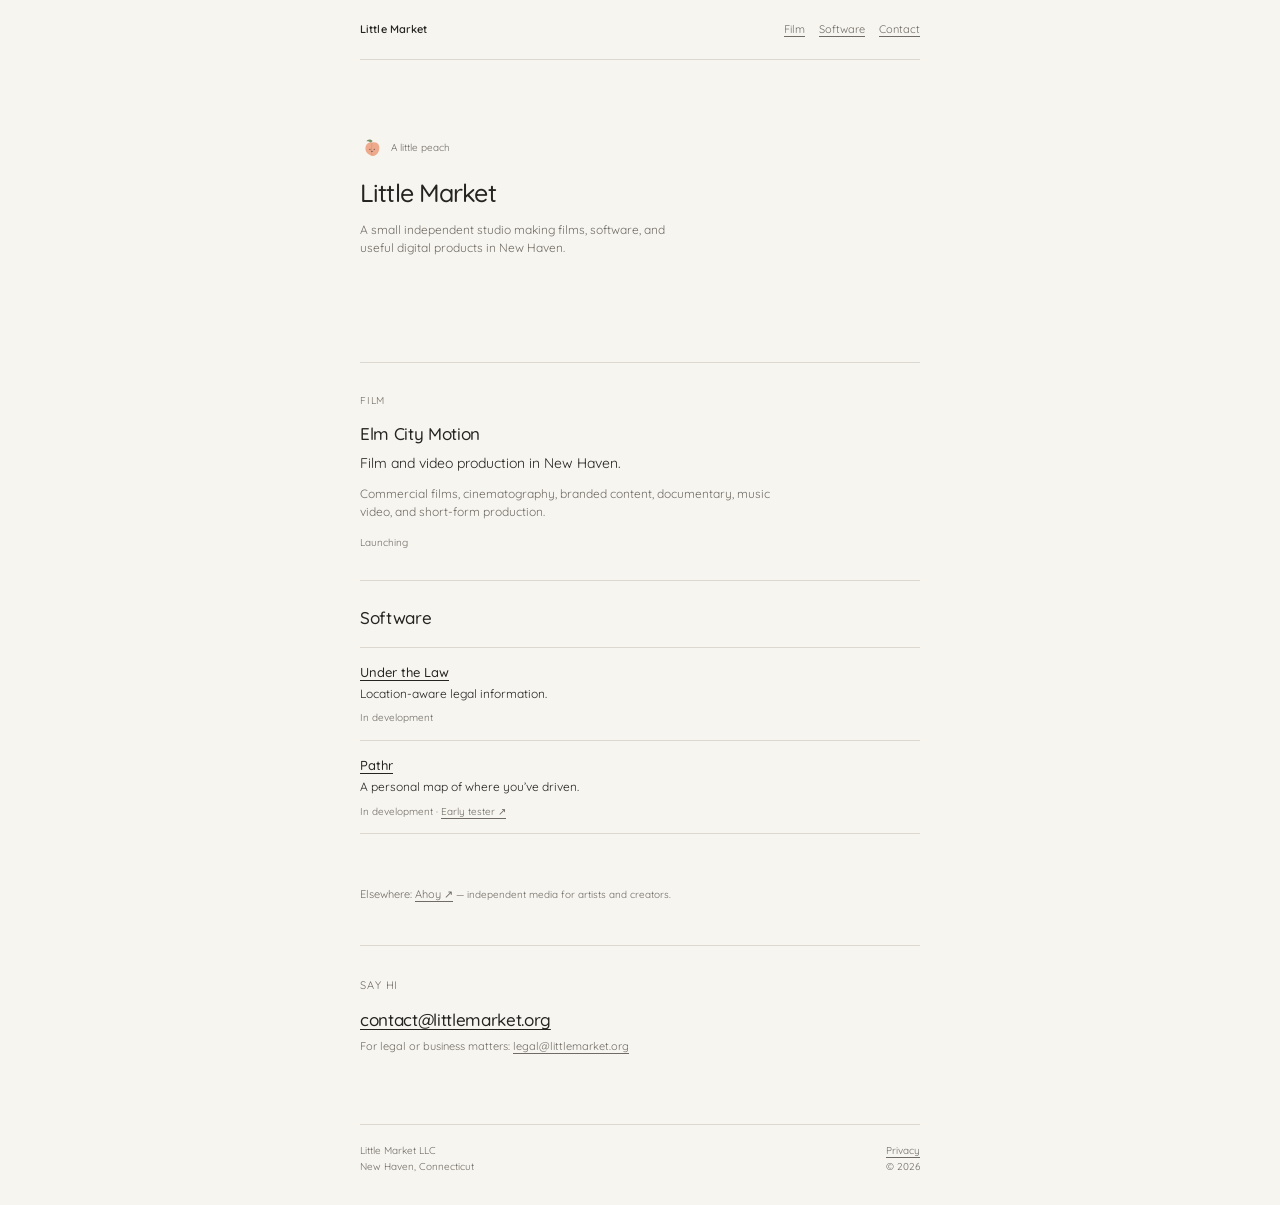
==== commit f0cd9aab: "Clarify Little Market positioning" ====
--- a/index.html
+++ b/index.html
@@ -24,13 +24,12 @@
     </header>
     <main id="top">
       <section class="intro" aria-labelledby="page-title">
-        <button class="peach-button" id="peach" type="button" aria-describedby="pet-message">
+        <button class="peach-button" id="peach" type="button" aria-label="A little peach">
           <svg viewBox="0 0 44 44" aria-hidden="true"><path d="M23 9c-4.4-4.5-9.3-2.6-11.2.6 3.8-.2 6.5.9 8.1 3.3" fill="#789268"/><path d="M22 12c8.8-2.8 15 3.7 13.2 12.8C33.4 34.1 26.5 38 21.1 36.3 14.8 34.2 9.6 29.4 10 22.1c.4-7.6 5.8-11.4 12-10.1Z" fill="#edaa8c"/><path d="M22 13.5c-1.4 7.8-1.4 15.2-.2 21" fill="none" stroke="#d48770" stroke-width="1.25" stroke-linecap="round" opacity=".7"/><circle cx="18.2" cy="24.2" r="1" fill="#342d2a"/><circle cx="26.1" cy="24.2" r="1" fill="#342d2a"/><path d="M20.4 28c1 .9 2.1.9 3.1 0" fill="none" stroke="#342d2a" stroke-width="1" stroke-linecap="round"/></svg>
-          <span class="pet-label">Pet the peach</span>
+          <span class="pet-label">A little peach</span>
         </button>
-        <p class="pet-message" id="pet-message" aria-live="polite"></p>
         <h1 id="page-title">Little Market</h1>
-        <p class="lede">Film, software, and small digital products from New Haven.</p>
+        <p class="lede">A small independent studio making films, software, and useful digital products in New Haven.</p>
       </section>
       <section class="section primary-project" id="film" aria-labelledby="elm-city-motion">
         <p class="eyebrow">Film</p><h2 id="elm-city-motion">Elm City Motion</h2><p>Film and video production in New Haven.</p><p class="detail">Commercial films, cinematography, branded content, documentary, music video, and short-form production.</p><p class="status">Launching</p>
--- a/styles.css
+++ b/styles.css
@@ -13,7 +13,6 @@
 .peach-button { display: inline-flex; align-items: center; gap: 7px; margin: 0 0 12px -2px; padding: 2px; border: 0; background: transparent; color: var(--quiet); font: inherit; font-size: 10px; cursor: pointer; }
 .peach-button svg { width: 24px; height: 24px; transition: transform 180ms ease; }.peach-button:hover svg { transform: rotate(-7deg); }.peach-button.petted svg { animation: peach-wiggle 440ms ease-in-out; }
 @keyframes peach-wiggle { 0%, 100% { transform: rotate(0) scale(1); } 30% { transform: rotate(-10deg) scale(.92, 1.08); } 65% { transform: rotate(9deg) scale(1.05, .96); } }
-.pet-message { display: inline; min-height: 1em; margin-left: 4px; color: var(--quiet); font-size: 10px; }
 h1, h2, h3, p { margin: 0; } h1 { font-size: 25px; font-weight: 500; letter-spacing: -.035em; }.lede { max-width: 305px; margin-top: 8px; color: var(--quiet); font-size: 12px; }
 .section { padding: 24px 0 30px; border-top: 1px solid var(--rule); }.eyebrow { margin-bottom: 13px; color: var(--quiet); font-size: 10px; letter-spacing: .08em; text-transform: uppercase; } h2 { font-size: 17px; font-weight: 500; letter-spacing: -.02em; }.section > h2 + p { margin-top: 5px; }.detail { max-width: 410px; margin-top: 10px; color: var(--quiet); font-size: 12px; }.status, .project-row span { color: var(--quiet); font-size: 10px; }.status { margin-top: 13px; }.primary-project { padding-top: 30px; }
 .project-list { margin-top: 15px; }.project-row { padding: 14px 0; border-top: 1px solid var(--rule); }.project-row:last-child { border-bottom: 1px solid var(--rule); }h3 { font-size: 13px; font-weight: 500; }.project-row p { margin-top: 3px; font-size: 12px; }.project-row span { display: block; margin-top: 7px; }.elsewhere { padding: 22px 0 0; color: var(--quiet); font-size: 11px; }.elsewhere span { font-size: 10px; }.contact { margin-top: 42px; }.contact > p { margin-top: 7px; color: var(--quiet); font-size: 11px; }
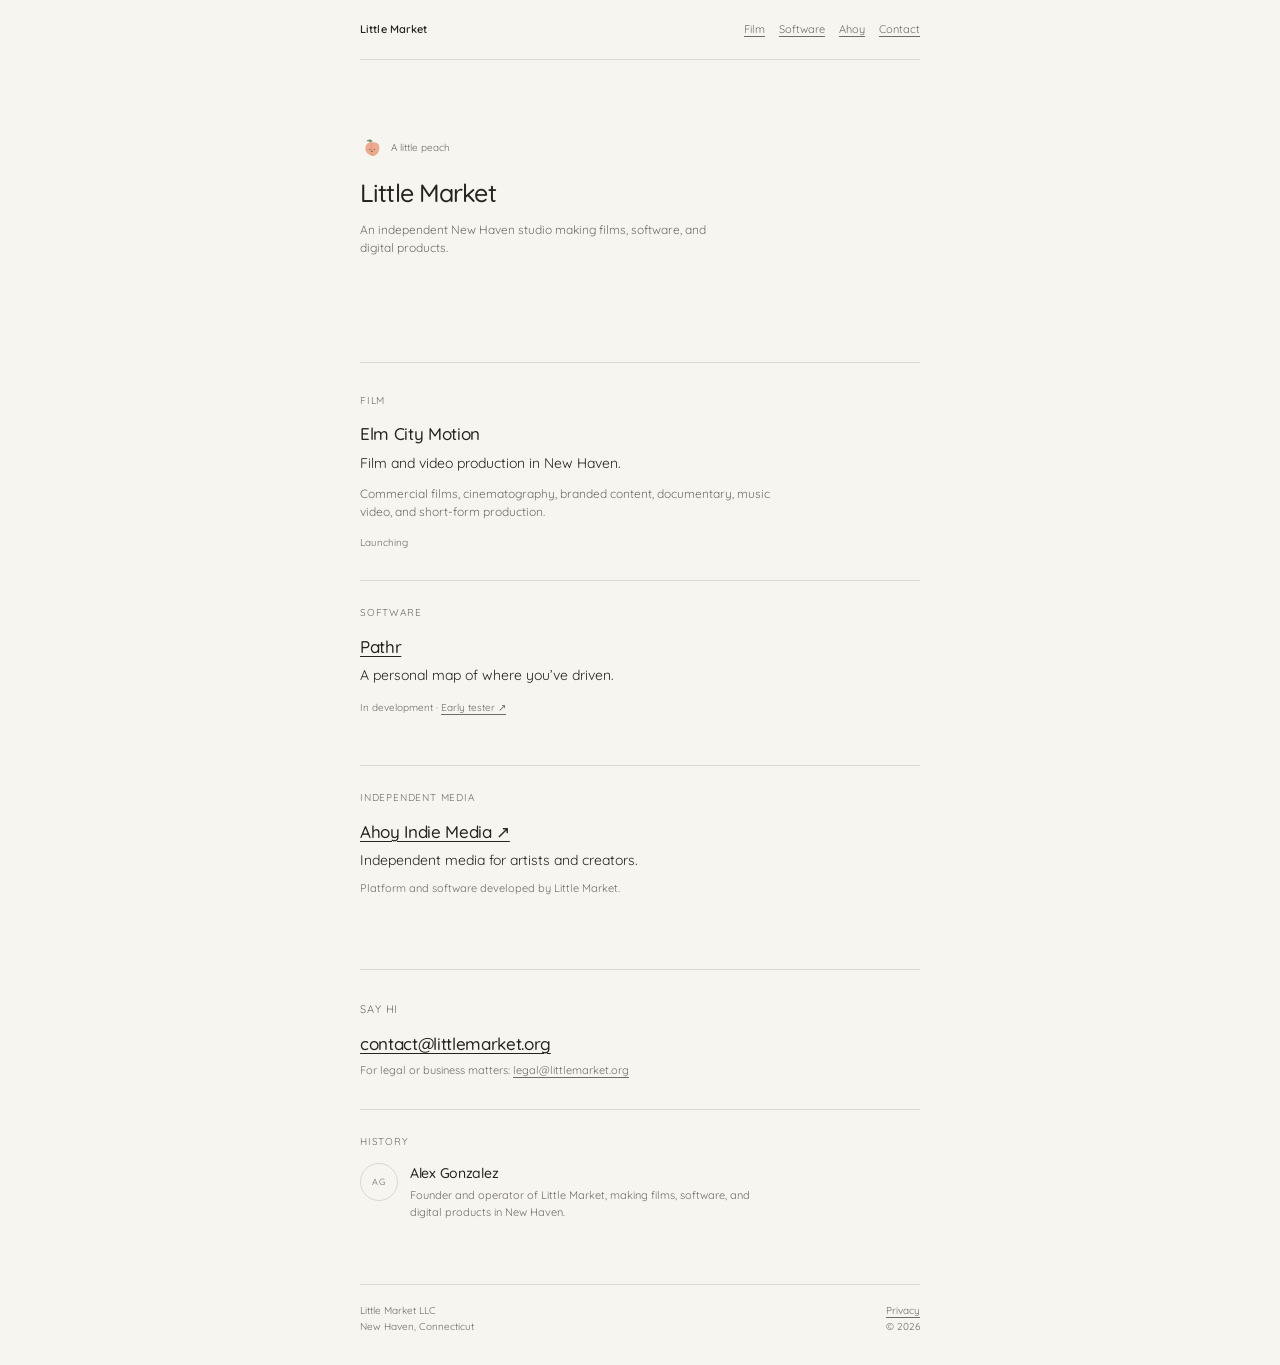
==== commit c80fc829: "Refine Little Market studio story" ====
--- a/index.html
+++ b/index.html
@@ -20,7 +20,7 @@
   <div class="page">
     <header class="site-header">
       <a class="wordmark" href="#top" aria-label="Little Market home">Little Market</a>
-      <nav aria-label="Primary navigation"><a href="#film">Film</a><a href="#software">Software</a><a href="#contact">Contact</a></nav>
+      <nav aria-label="Primary navigation"><a href="#film">Film</a><a href="#software">Software</a><a href="#ahoy">Ahoy</a><a href="#contact">Contact</a></nav>
     </header>
     <main id="top">
       <section class="intro" aria-labelledby="page-title">
@@ -29,20 +29,35 @@
           <span class="pet-label">A little peach</span>
         </button>
         <h1 id="page-title">Little Market</h1>
-        <p class="lede">A small independent studio making films, software, and useful digital products in New Haven.</p>
+        <p class="lede">An independent New Haven studio making films, software, and digital products.</p>
+
       </section>
       <section class="section primary-project" id="film" aria-labelledby="elm-city-motion">
         <p class="eyebrow">Film</p><h2 id="elm-city-motion">Elm City Motion</h2><p>Film and video production in New Haven.</p><p class="detail">Commercial films, cinematography, branded content, documentary, music video, and short-form production.</p><p class="status">Launching</p>
       </section>
       <section class="section" id="software" aria-labelledby="software-title">
-        <h2 id="software-title">Software</h2>
-        <div class="project-list">
-          <article class="project-row"><h3><a href="under-the-law.html">Under the Law</a></h3><p>Location-aware legal information.</p><span>In development</span></article>
-          <article class="project-row"><h3><a href="pathr.html">Pathr</a></h3><p>A personal map of where you&rsquo;ve driven.</p><span>In development · <a href="https://play.google.com/apps/internaltest/4700890274068280879" target="_blank" rel="noopener noreferrer">Early tester ↗</a></span></article>
+        <p class="eyebrow">Software</p>
+        <h2 id="software-title"><a href="pathr.html">Pathr</a></h2>
+        <p>A personal map of where you&rsquo;ve driven.</p>
+        <p class="status">In development · <a href="https://play.google.com/apps/internaltest/4700890274068280879" target="_blank" rel="noopener noreferrer">Early tester ↗</a></p>
+      </section>
+      <section class="section elsewhere" id="ahoy" aria-labelledby="ahoy-title">
+        <p class="eyebrow">Independent media</p>
+        <h2 id="ahoy-title"><a href="https://app.ahoy.ooo/" target="_blank" rel="noopener noreferrer">Ahoy Indie Media ↗</a></h2>
+        <p>Independent media for artists and creators.</p>
+        <p class="studio-note">Platform and software developed by Little Market.</p>
+      </section>
+      <section class="section contact" id="contact" aria-labelledby="contact-title"><p class="eyebrow">Say hi</p><h2 id="contact-title"><a href="mailto:contact@littlemarket.org">contact@littlemarket.org</a></h2><p>For legal or business matters: <a href="mailto:legal@littlemarket.org">legal@littlemarket.org</a></p></section>
+      <section class="section history" aria-labelledby="history-title">
+        <p class="eyebrow">History</p>
+        <div class="founder">
+          <div class="portrait-placeholder" role="img" aria-label="Photo placeholder for Alex Gonzalez">AG</div>
+          <div>
+            <h2 id="history-title">Alex Gonzalez</h2>
+            <p>Founder and operator of Little Market, making films, software, and digital products in New Haven.</p>
+          </div>
         </div>
       </section>
-      <section class="elsewhere" aria-labelledby="elsewhere-title"><p>Elsewhere: <a id="elsewhere-title" href="https://app.ahoy.ooo/" target="_blank" rel="noopener noreferrer">Ahoy ↗</a> <span>— independent media for artists and creators.</span></p></section>
-      <section class="section contact" id="contact" aria-labelledby="contact-title"><p class="eyebrow">Say hi</p><h2 id="contact-title"><a href="mailto:contact@littlemarket.org">contact@littlemarket.org</a></h2><p>For legal or business matters: <a href="mailto:legal@littlemarket.org">legal@littlemarket.org</a></p></section>
     </main>
     <footer><div>Little Market LLC<br>New Haven, Connecticut</div><div><a href="privacy.html">Privacy</a><br>© <span id="current-year">2026</span></div></footer>
   </div>
--- a/styles.css
+++ b/styles.css
@@ -13,9 +13,10 @@
 .peach-button { display: inline-flex; align-items: center; gap: 7px; margin: 0 0 12px -2px; padding: 2px; border: 0; background: transparent; color: var(--quiet); font: inherit; font-size: 10px; cursor: pointer; }
 .peach-button svg { width: 24px; height: 24px; transition: transform 180ms ease; }.peach-button:hover svg { transform: rotate(-7deg); }.peach-button.petted svg { animation: peach-wiggle 440ms ease-in-out; }
 @keyframes peach-wiggle { 0%, 100% { transform: rotate(0) scale(1); } 30% { transform: rotate(-10deg) scale(.92, 1.08); } 65% { transform: rotate(9deg) scale(1.05, .96); } }
-h1, h2, h3, p { margin: 0; } h1 { font-size: 25px; font-weight: 500; letter-spacing: -.035em; }.lede { max-width: 305px; margin-top: 8px; color: var(--quiet); font-size: 12px; }
+h1, h2, h3, p { margin: 0; } h1 { font-size: 25px; font-weight: 500; letter-spacing: -.035em; }.lede { max-width: 365px; margin-top: 8px; color: var(--quiet); font-size: 12px; }.studio-note { max-width: 365px; margin-top: 8px; color: var(--quiet); font-size: 11px; }
 .section { padding: 24px 0 30px; border-top: 1px solid var(--rule); }.eyebrow { margin-bottom: 13px; color: var(--quiet); font-size: 10px; letter-spacing: .08em; text-transform: uppercase; } h2 { font-size: 17px; font-weight: 500; letter-spacing: -.02em; }.section > h2 + p { margin-top: 5px; }.detail { max-width: 410px; margin-top: 10px; color: var(--quiet); font-size: 12px; }.status, .project-row span { color: var(--quiet); font-size: 10px; }.status { margin-top: 13px; }.primary-project { padding-top: 30px; }
-.project-list { margin-top: 15px; }.project-row { padding: 14px 0; border-top: 1px solid var(--rule); }.project-row:last-child { border-bottom: 1px solid var(--rule); }h3 { font-size: 13px; font-weight: 500; }.project-row p { margin-top: 3px; font-size: 12px; }.project-row span { display: block; margin-top: 7px; }.elsewhere { padding: 22px 0 0; color: var(--quiet); font-size: 11px; }.elsewhere span { font-size: 10px; }.contact { margin-top: 42px; }.contact > p { margin-top: 7px; color: var(--quiet); font-size: 11px; }
+.project-list { margin-top: 15px; }.project-row { padding: 14px 0; border-top: 1px solid var(--rule); }.project-row:last-child { border-bottom: 1px solid var(--rule); }h3 { font-size: 13px; font-weight: 500; }.project-row p { margin-top: 3px; font-size: 12px; }.project-row span { display: block; margin-top: 7px; }.elsewhere { margin-top: 20px; }.contact { margin-top: 42px; }.contact > p { margin-top: 7px; color: var(--quiet); font-size: 11px; }
+.history { padding-bottom: 24px; }.founder { display: flex; align-items: flex-start; gap: 12px; }.portrait-placeholder { display: grid; place-items: center; flex: 0 0 38px; width: 38px; height: 38px; border: 1px solid var(--rule); border-radius: 50%; color: var(--quiet); font-size: 9px; letter-spacing: .06em; }.founder h2 { font-size: 14px; }.founder p { max-width: 365px; margin-top: 3px; color: var(--quiet); font-size: 11px; }
 footer { display: flex; justify-content: space-between; padding: 18px 0 30px; border-top: 1px solid var(--rule); color: var(--quiet); font-size: 10px; line-height: 1.6; }footer div:last-child { text-align: right; }
 @media (max-width: 420px) { .page { width: min(100% - 32px, 560px); }.site-header { padding-top: 17px; }main { padding-top: 58px; }.intro { margin-bottom: 76px; }nav { gap: 10px; } }
 @media (prefers-reduced-motion: reduce) { html { scroll-behavior: auto; }.peach-button svg, .peach-button.petted svg { animation: none; transition: none; } }
